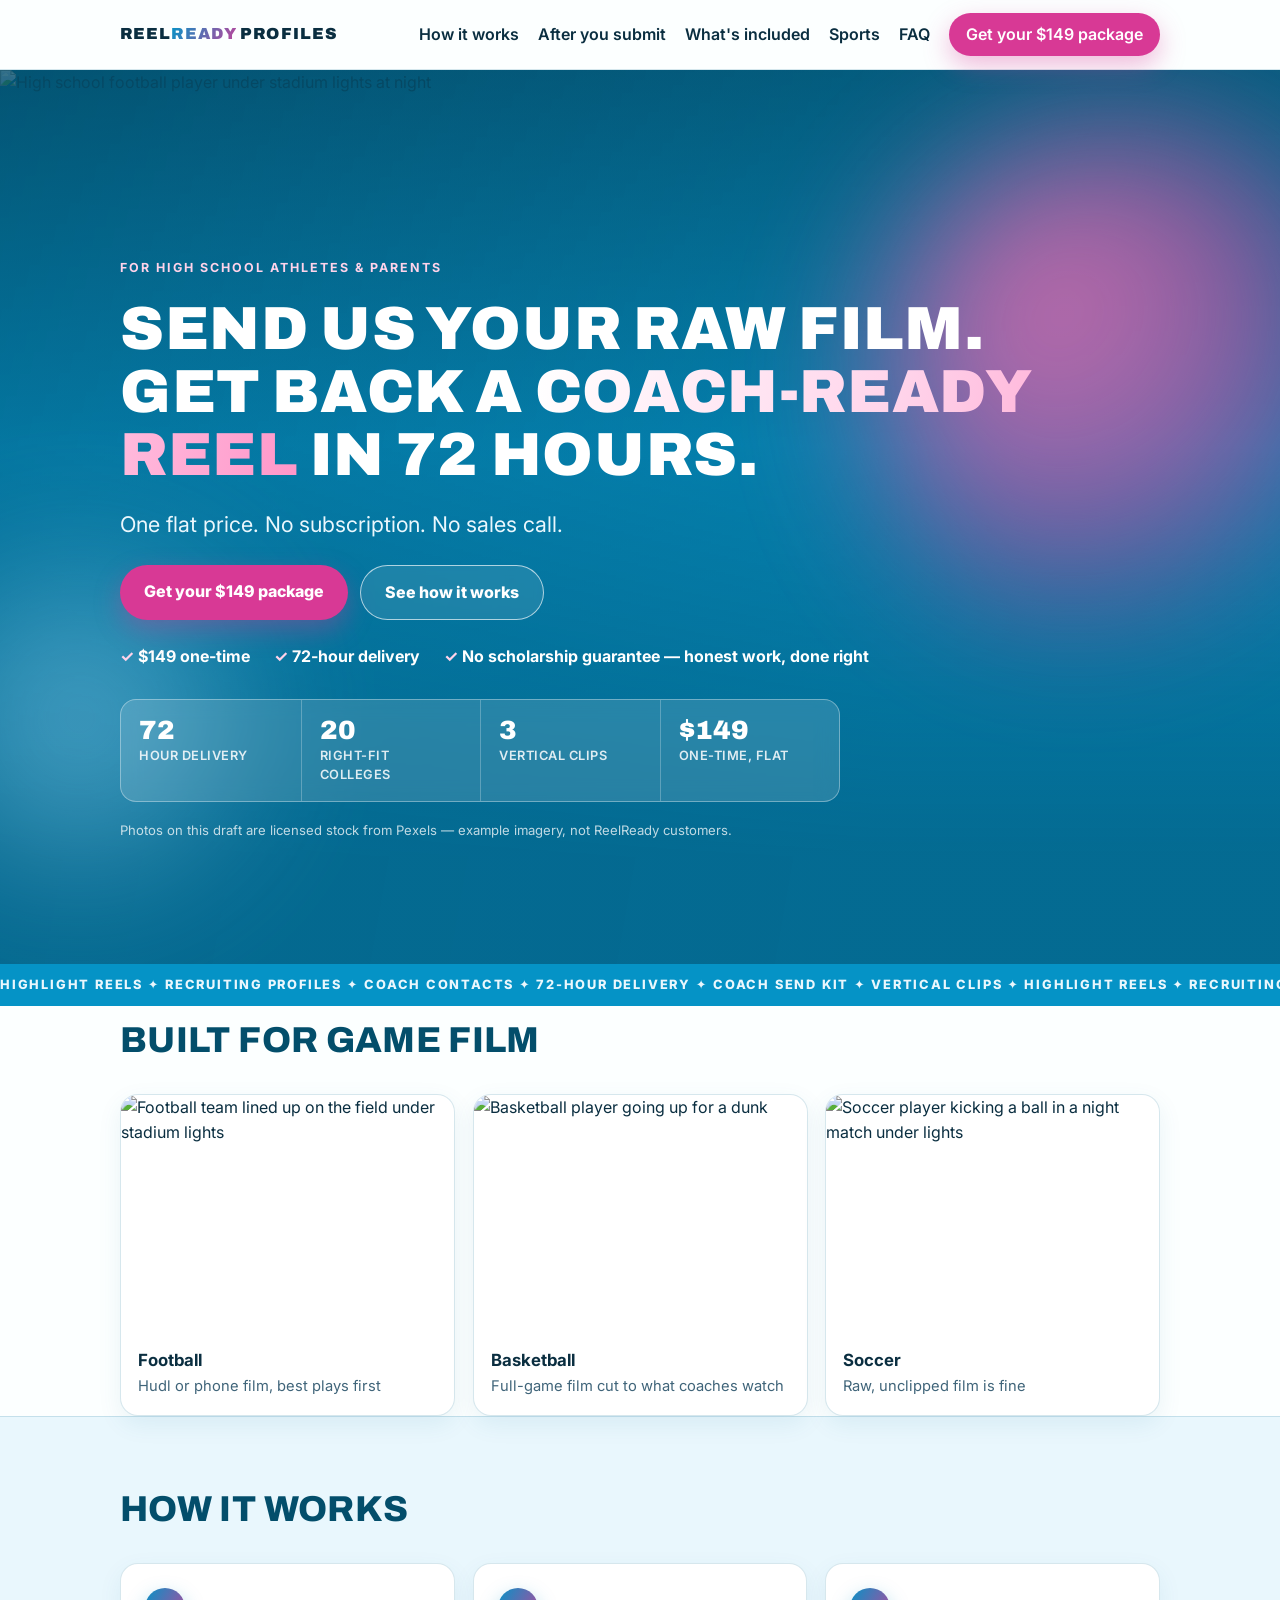
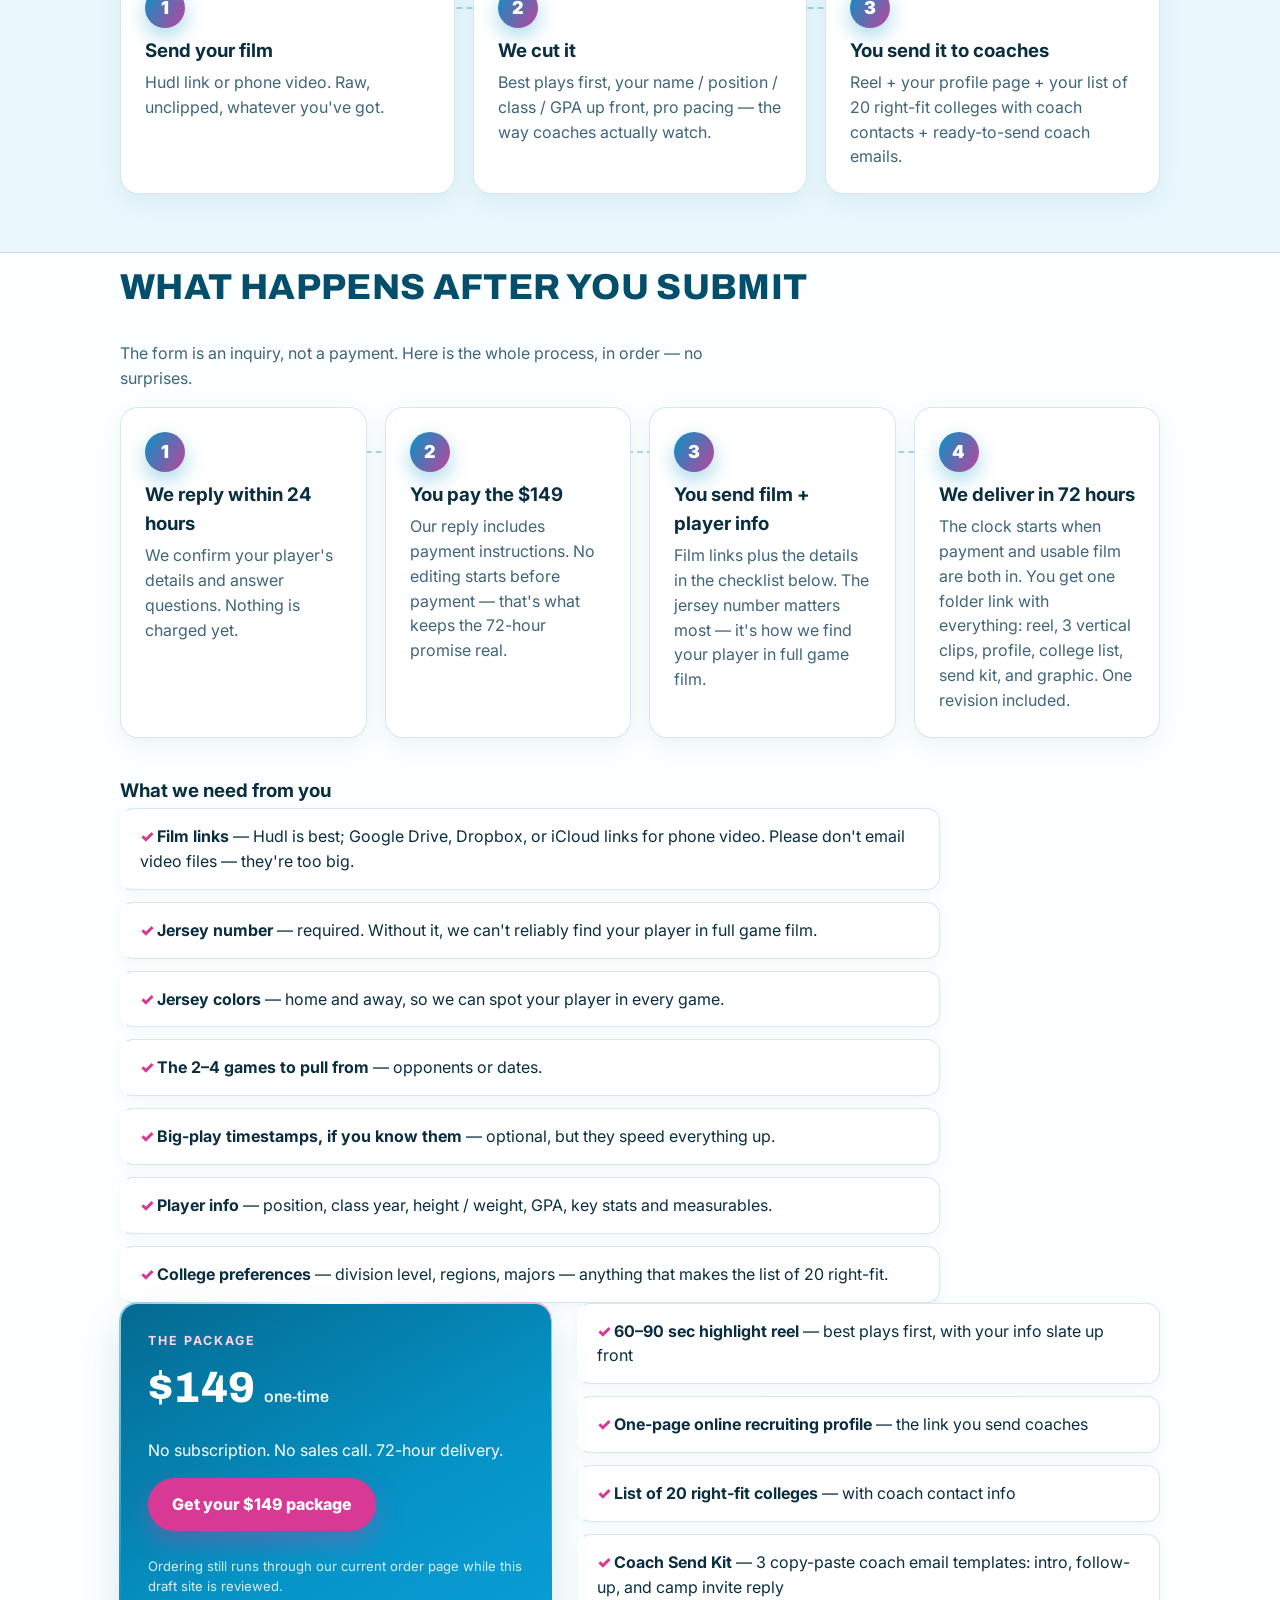
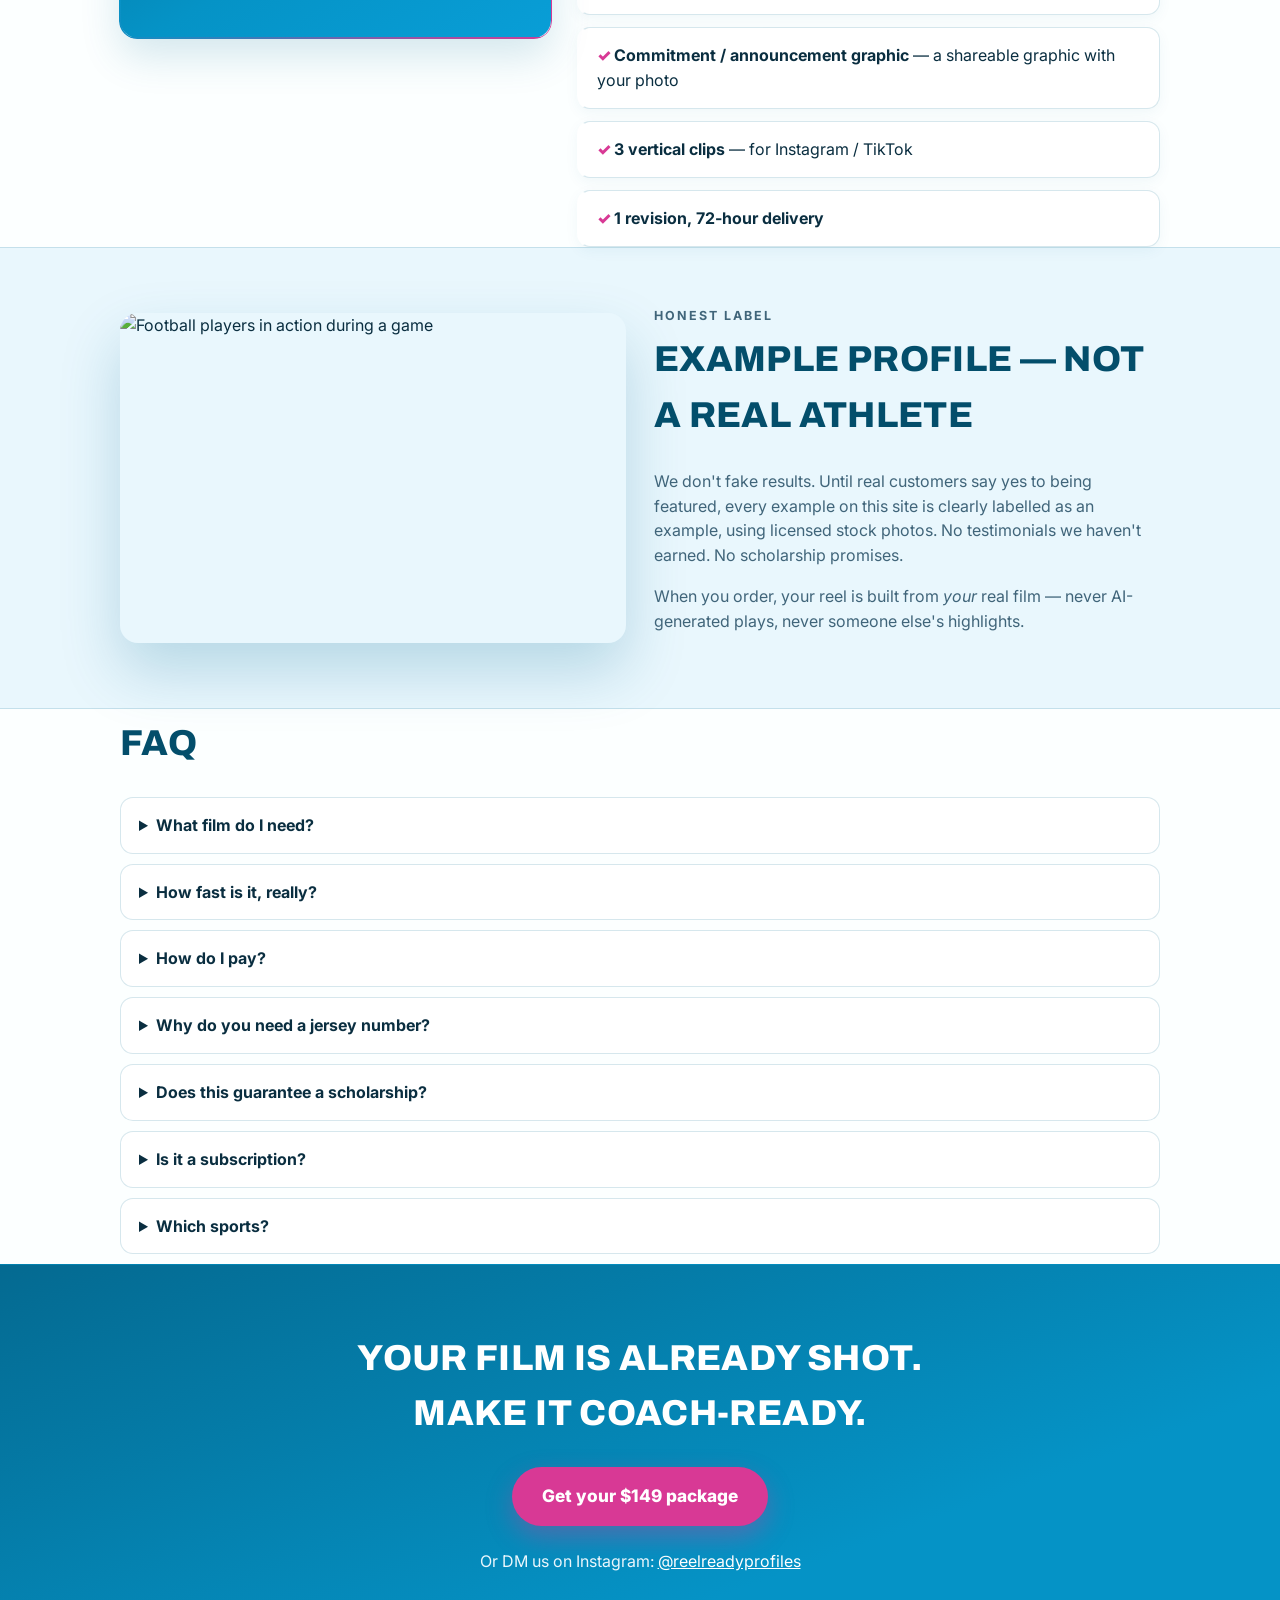
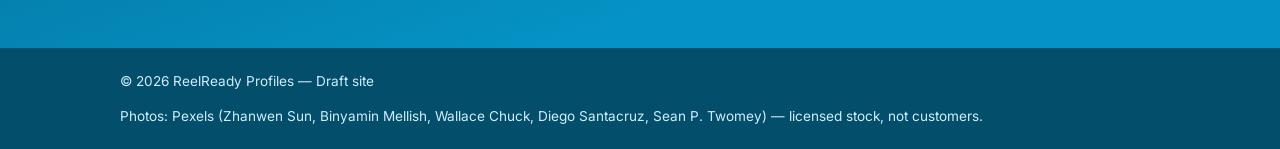
==== index.html @ f3801fdb "Design v5: Sky Blue + White + Hot Pink (from the reference reel), desktop transitions" ====
<!DOCTYPE html>
<html lang="en">
<head>
<meta charset="UTF-8">
<meta name="viewport" content="width=device-width, initial-scale=1.0">
<title>ReelReady Profiles — Send us your raw film. Get back a coach-ready reel in 72 hours.</title>
<meta name="description" content="ReelReady Profiles: $149 one-time. Send raw film, get a 60–90 sec coach-ready highlight reel, recruiting profile, 20 right-fit colleges with coach contacts, coach send kit, and 3 vertical clips in 72 hours. No subscription. No sales call. No scholarship guarantee.">
<link rel="preconnect" href="https://fonts.googleapis.com">
<link rel="preconnect" href="https://fonts.gstatic.com" crossorigin>
<link href="https://fonts.googleapis.com/css2?family=Archivo:wght@600;800;900&family=Inter:wght@400;500;600;700;800&display=swap" rel="stylesheet">
<link rel="stylesheet" href="styles.css?v=5">
<script>document.documentElement.classList.add('js');</script>
</head>
<body>
<div id="progress" aria-hidden="true"></div>
<header class="nav">
  <div class="wrap nav-in">
    <a class="logo" href="#top">REEL<span>READY</span> PROFILES</a>
    <nav>
      <a href="#how">How it works</a>
      <a href="#after">After you submit</a>
      <a href="#included">What's included</a>
      <a href="#sports">Sports</a>
      <a href="#faq">FAQ</a>
      <a class="btn btn-small" href="https://reelready-profiles.foundable.app/">Get your $149 package</a>
    </nav>
  </div>
</header>

<main id="top">
  <!-- HERO -->
  <section class="hero">
    <img class="hero-img" src="https://images.pexels.com/photos/34509021/pexels-photo-34509021.jpeg?auto=compress&cs=tinysrgb&w=1600" alt="High school football player under stadium lights at night">
    <div class="hero-shade"></div>
    <div class="hero-blob blob-pink" aria-hidden="true"></div>
    <div class="hero-blob blob-light" aria-hidden="true"></div>
    <div class="wrap hero-copy">
      <p class="kicker reveal">For high school athletes &amp; parents</p>
      <h1 class="reveal">Send us your raw film.<br>Get back a <span class="grad-text">coach-ready reel</span> in 72 hours.</h1>
      <p class="sub reveal">One flat price. No subscription. No sales call.</p>
      <div class="hero-cta reveal">
        <a class="btn" href="https://reelready-profiles.foundable.app/">Get your $149 package</a>
        <a class="btn btn-ghost" href="#how">See how it works</a>
      </div>
      <ul class="hero-points reveal">
        <li>$149 one-time</li>
        <li>72-hour delivery</li>
        <li>No scholarship guarantee — honest work, done right</li>
      </ul>
      <div class="hero-stats reveal">
        <div class="stat"><strong><span data-count="72">72</span></strong><span class="stat-label">hour delivery</span></div>
        <div class="stat"><strong><span data-count="20">20</span></strong><span class="stat-label">right-fit colleges</span></div>
        <div class="stat"><strong><span data-count="3">3</span></strong><span class="stat-label">vertical clips</span></div>
        <div class="stat"><strong>$<span data-count="149">149</span></strong><span class="stat-label">one-time, flat</span></div>
      </div>
      <p class="fineprint reveal">Photos on this draft are licensed stock from Pexels — example imagery, not ReelReady customers.</p>
    </div>
  </section>

  <!-- TICKER -->
  <div class="ticker" aria-hidden="true">
    <div class="ticker-track">
      <span>Highlight Reels ✦ Recruiting Profiles ✦ Coach Contacts ✦ 72-Hour Delivery ✦ Coach Send Kit ✦ Vertical Clips ✦&nbsp;</span>
      <span>Highlight Reels ✦ Recruiting Profiles ✦ Coach Contacts ✦ 72-Hour Delivery ✦ Coach Send Kit ✦ Vertical Clips ✦&nbsp;</span>
    </div>
  </div>

  <!-- SPORTS STRIP -->
  <section class="wrap sports" id="sports">
    <h2 class="reveal">Built for game film</h2>
    <div class="cards">
      <figure class="card reveal">
        <img src="https://images.pexels.com/photos/186076/pexels-photo-186076.jpeg?auto=compress&cs=tinysrgb&w=1200" alt="Football team lined up on the field under stadium lights">
        <figcaption><strong>Football</strong><span>Hudl or phone film, best plays first</span></figcaption>
      </figure>
      <figure class="card reveal">
        <img src="https://images.pexels.com/photos/2834912/pexels-photo-2834912.jpeg?auto=compress&cs=tinysrgb&w=1200" alt="Basketball player going up for a dunk">
        <figcaption><strong>Basketball</strong><span>Full-game film cut to what coaches watch</span></figcaption>
      </figure>
      <figure class="card reveal">
        <img src="https://images.pexels.com/photos/12616082/pexels-photo-12616082.jpeg?auto=compress&cs=tinysrgb&w=1200" alt="Soccer player kicking a ball in a night match under lights">
        <figcaption><strong>Soccer</strong><span>Raw, unclipped film is fine</span></figcaption>
      </figure>
    </div>
  </section>

  <!-- HOW IT WORKS -->
  <section class="band" id="how">
    <div class="wrap">
      <h2 class="reveal">How it works</h2>
      <div class="steps">
        <div class="step reveal"><span class="num">1</span><h3>Send your film</h3><p>Hudl link or phone video. Raw, unclipped, whatever you've got.</p></div>
        <div class="step reveal"><span class="num">2</span><h3>We cut it</h3><p>Best plays first, your name / position / class / GPA up front, pro pacing — the way coaches actually watch.</p></div>
        <div class="step reveal"><span class="num">3</span><h3>You send it to coaches</h3><p>Reel + your profile page + your list of 20 right-fit colleges with coach contacts + ready-to-send coach emails.</p></div>
      </div>
    </div>
  </section>

  <!-- AFTER YOU SUBMIT -->
  <section class="wrap after" id="after">
    <h2 class="reveal">What happens after you submit</h2>
    <p class="after-sub reveal">The form is an inquiry, not a payment. Here is the whole process, in order — no surprises.</p>
    <div class="steps four">
      <div class="step reveal"><span class="num">1</span><h3>We reply within 24 hours</h3><p>We confirm your player's details and answer questions. Nothing is charged yet.</p></div>
      <div class="step reveal"><span class="num">2</span><h3>You pay the $149</h3><p>Our reply includes payment instructions. No editing starts before payment — that's what keeps the 72-hour promise real.</p></div>
      <div class="step reveal"><span class="num">3</span><h3>You send film + player info</h3><p>Film links plus the details in the checklist below. The jersey number matters most — it's how we find your player in full game film.</p></div>
      <div class="step reveal"><span class="num">4</span><h3>We deliver in 72 hours</h3><p>The clock starts when payment and usable film are both in. You get one folder link with everything: reel, 3 vertical clips, profile, college list, send kit, and graphic. One revision included.</p></div>
    </div>
    <h3 class="reveal after-check-h">What we need from you</h3>
    <ul class="included-list after-check">
      <li class="reveal"><strong>Film links</strong> — Hudl is best; Google Drive, Dropbox, or iCloud links for phone video. Please don't email video files — they're too big.</li>
      <li class="reveal"><strong>Jersey number</strong> — required. Without it, we can't reliably find your player in full game film.</li>
      <li class="reveal"><strong>Jersey colors</strong> — home and away, so we can spot your player in every game.</li>
      <li class="reveal"><strong>The 2–4 games to pull from</strong> — opponents or dates.</li>
      <li class="reveal"><strong>Big-play timestamps, if you know them</strong> — optional, but they speed everything up.</li>
      <li class="reveal"><strong>Player info</strong> — position, class year, height / weight, GPA, key stats and measurables.</li>
      <li class="reveal"><strong>College preferences</strong> — division level, regions, majors — anything that makes the list of 20 right-fit.</li>
    </ul>
  </section>

  <!-- INCLUDED -->
  <section class="wrap included" id="included">
    <div class="price-box reveal">
      <p class="kicker on-dark">The package</p>
      <h2>$149 <span>one-time</span></h2>
      <p>No subscription. No sales call. 72-hour delivery.</p>
      <a class="btn" href="https://reelready-profiles.foundable.app/">Get your $149 package</a>
      <p class="fineprint on-dark-fine">Ordering still runs through our current order page while this draft site is reviewed.</p>
    </div>
    <ul class="included-list">
      <li class="reveal"><strong>60–90 sec highlight reel</strong> — best plays first, with your info slate up front</li>
      <li class="reveal"><strong>One-page online recruiting profile</strong> — the link you send coaches</li>
      <li class="reveal"><strong>List of 20 right-fit colleges</strong> — with coach contact info</li>
      <li class="reveal"><strong>Coach Send Kit</strong> — 3 copy-paste coach email templates: intro, follow-up, and camp invite reply</li>
      <li class="reveal"><strong>Commitment / announcement graphic</strong> — a shareable graphic with your photo</li>
      <li class="reveal"><strong>3 vertical clips</strong> — for Instagram / TikTok</li>
      <li class="reveal"><strong>1 revision, 72-hour delivery</strong></li>
    </ul>
  </section>

  <!-- EXAMPLE -->
  <section class="band">
    <div class="wrap example">
      <img class="reveal" src="https://images.pexels.com/photos/9935440/pexels-photo-9935440.jpeg?auto=compress&cs=tinysrgb&w=1200" alt="Football players in action during a game">
      <div class="reveal">
        <p class="kicker">Honest label</p>
        <h2>Example profile — not a real athlete</h2>
        <p>We don't fake results. Until real customers say yes to being featured, every example on this site is clearly labelled as an example, using licensed stock photos. No testimonials we haven't earned. No scholarship promises.</p>
        <p>When you order, your reel is built from <em>your</em> real film — never AI-generated plays, never someone else's highlights.</p>
      </div>
    </div>
  </section>

  <!-- FAQ -->
  <section class="wrap faq" id="faq">
    <h2 class="reveal">FAQ</h2>
    <details class="reveal"><summary>What film do I need?</summary><p>A Hudl link or phone video of real games. Raw and unclipped is fine — finding your best plays is our job.</p></details>
    <details class="reveal"><summary>How fast is it, really?</summary><p>72 hours from when payment, film, and player info are all received. One revision is included.</p></details>
    <details class="reveal"><summary>How do I pay?</summary><p>Submit the inquiry first — the form doesn't charge anything. We reply within 24 hours with payment instructions for the $149. Work starts once payment and film are both in.</p></details>
    <details class="reveal"><summary>Why do you need a jersey number?</summary><p>Full game film has 22 players on the field. Your player's jersey number and colors are how we find them fast and pick the right plays.</p></details>
    <details class="reveal"><summary>Does this guarantee a scholarship?</summary><p>No. No honest service can guarantee that. We make your film look coach-ready and give you the tools to send it well — coaches decide the rest.</p></details>
    <details class="reveal"><summary>Is it a subscription?</summary><p>No. $149 one-time. No subscription, no sales call.</p></details>
    <details class="reveal"><summary>Which sports?</summary><p>Football first, plus basketball and soccer film. Ask us about another sport before ordering and we'll tell you straight if we can do it well.</p></details>
  </section>

  <!-- FINAL CTA -->
  <section class="final">
    <div class="wrap reveal">
      <h2>Your film is already shot.<br>Make it coach-ready.</h2>
      <a class="btn btn-big" href="https://reelready-profiles.foundable.app/">Get your $149 package</a>
      <p>Or DM us on Instagram: <a href="https://www.instagram.com/reelreadyprofiles/">@reelreadyprofiles</a></p>
    </div>
  </section>
</main>

<footer>
  <div class="wrap foot">
    <span>© 2026 ReelReady Profiles — Draft site</span>
    <span>Photos: Pexels (Zhanwen Sun, Binyamin Mellish, Wallace Chuck, Diego Santacruz, Sean P. Twomey) — licensed stock, not customers.</span>
  </div>
</footer>

<script>
(function(){
  var reduce = window.matchMedia('(prefers-reduced-motion: reduce)').matches;
  /* Scroll reveals with stagger (delay comes from --d set in CSS per position) */
  var els = document.querySelectorAll('.reveal');
  if(!('IntersectionObserver' in window)){ els.forEach(function(e){e.classList.add('in')}); }
  else{
    var io = new IntersectionObserver(function(entries){
      entries.forEach(function(en){ if(en.isIntersecting){ en.target.classList.add('in'); io.unobserve(en.target); } });
    }, {threshold: 0.12});
    els.forEach(function(e){ io.observe(e); });
  }
  /* Count-up stats */
  var nums = document.querySelectorAll('[data-count]');
  function countUp(el){
    var target = parseInt(el.getAttribute('data-count'),10);
    if(reduce){ el.textContent = target; return; }
    var start = null, dur = 1100;
    function tick(ts){
      if(!start) start = ts;
      var p = Math.min((ts-start)/dur, 1);
      var eased = 1 - Math.pow(1-p, 4);
      el.textContent = Math.round(target * eased);
      if(p < 1) requestAnimationFrame(tick);
    }
    requestAnimationFrame(tick);
  }
  if('IntersectionObserver' in window && nums.length){
    var io2 = new IntersectionObserver(function(entries){
      entries.forEach(function(en){ if(en.isIntersecting){ countUp(en.target); io2.unobserve(en.target); } });
    }, {threshold: 0.4});
    nums.forEach(function(n){ io2.observe(n); });
  }
  /* Gentle hero parallax */
  var heroImg = document.querySelector('.hero-img');
  if(heroImg && !reduce){
    var ticking = false;
    window.addEventListener('scroll', function(){
      if(!ticking){
        requestAnimationFrame(function(){
          var y = window.scrollY;
          if(y < window.innerHeight) heroImg.style.translate = '0 ' + (y*0.18) + 'px';
          ticking = false;
        });
        ticking = true;
      }
    }, {passive:true});
  }
  var fine = window.matchMedia('(hover: hover) and (pointer: fine)').matches;
  /* Desktop: mouse parallax in the hero (blobs + photo drift with the cursor) */
  var hero = document.querySelector('.hero');
  var blobPink = document.querySelector('.blob-pink');
  var blobLight = document.querySelector('.blob-light');
  if(hero && fine && !reduce){
    hero.addEventListener('mousemove', function(e){
      var r = hero.getBoundingClientRect();
      var dx = (e.clientX - r.left)/r.width - .5;
      var dy = (e.clientY - r.top)/r.height - .5;
      if(blobPink) blobPink.style.translate = (dx*-34) + 'px ' + (dy*-22) + 'px';
      if(blobLight) blobLight.style.translate = (dx*26) + 'px ' + (dy*18) + 'px';
      if(heroImg) heroImg.style.marginLeft = (dx*-10) + 'px';
    });
    hero.addEventListener('mouseleave', function(){
      if(blobPink) blobPink.style.translate = '';
      if(blobLight) blobLight.style.translate = '';
      if(heroImg) heroImg.style.marginLeft = '';
    });
  }
  /* Desktop: subtle 3D tilt on cards and the price box */
  if(fine && !reduce){
    document.querySelectorAll('.card, .price-box').forEach(function(el){
      el.addEventListener('mousemove', function(e){
        var r = el.getBoundingClientRect();
        var rx = ((e.clientY - r.top)/r.height - .5) * -5;
        var ry = ((e.clientX - r.left)/r.width - .5) * 5;
        el.style.transform = 'perspective(900px) rotateX(' + rx.toFixed(2) + 'deg) rotateY(' + ry.toFixed(2) + 'deg) translateY(-5px)';
      });
      el.addEventListener('mouseleave', function(){ el.style.transform = ''; });
    });
  }
  /* Nav shadow + reading progress once you scroll */
  var nav = document.querySelector('.nav');
  var prog = document.getElementById('progress');
  window.addEventListener('scroll', function(){
    if(nav) nav.classList.toggle('scrolled', window.scrollY > 12);
    if(prog){
      var h = document.documentElement;
      var max = h.scrollHeight - h.clientHeight;
      prog.style.transform = 'scaleX(' + (max > 0 ? window.scrollY/max : 0) + ')';
    }
  }, {passive:true});
})();
</script>
</body>
</html>
---- styles.css ----
/* ReelReady Profiles — v5 design
   William's pick (2026-11-15), straight from the @niki.aroca reel screenshot:
   Sky Blue #0593C6 + White #FCFFFF as the base, Hot Pink #D83995 as the ONE
   accent — like the Pelmatech mockup in that reel (blue field, pink blur glow).
   Desktop got the extra time this round: mouse parallax in the hero, 3D tilt
   on cards, animated nav underlines, scroll progress bar, nav shrink/shadow.
   All v4 content preserved (incl. "After you submit"). Copy/price/links same. */
:root{
  /* The swatch row, exactly as sent: Sky Blue / White / Hot Pink */
  --sky:#0593C6; --sky-deep:#046a91; --sky-dark:#034e6b;
  --white:#FCFFFF; --pink:#D83995; --pink-deep:#b92478; --pink-soft:#ffd3ea;
  --ink:#0a2e40; --muted:#40657a;
  --bg:#FCFFFF; --bg-soft:#e9f7fd; --panel:#ffffff;
  --line:rgba(4,106,145,.16);
  --grad:linear-gradient(120deg,#0593C6 0%,#D83995 115%);
  --radius:18px;
  --shadow:0 18px 40px rgba(4,106,145,.16);
  --shadow-lg:0 28px 60px rgba(4,106,145,.22);
  --ease:cubic-bezier(.22,1,.36,1);
  --font-body:"Inter",system-ui,-apple-system,"Segoe UI",Roboto,Arial,sans-serif;
  --font-display:"Archivo","Inter",system-ui,sans-serif;
}
@property --angle{syntax:"<angle>";initial-value:0deg;inherits:false}
*{box-sizing:border-box}
html{scroll-behavior:smooth}
body{margin:0;background:var(--bg);color:var(--ink);font-family:var(--font-body);line-height:1.55;-webkit-font-smoothing:antialiased}
::selection{background:var(--pink);color:#fff}
img{max-width:100%;display:block}
a{color:var(--sky-deep)}
a:focus-visible,.btn:focus-visible,summary:focus-visible{outline:2px solid var(--pink);outline-offset:3px;border-radius:6px}
.wrap{max-width:1080px;margin:0 auto;padding:0 20px}
h1,h2{font-family:var(--font-display)}
h1{font-size:clamp(2.1rem,5.4vw,3.8rem);line-height:1.03;margin:.35em 0;text-transform:uppercase;letter-spacing:.01em;font-weight:900}
h2{font-size:clamp(1.55rem,3.4vw,2.25rem);text-transform:uppercase;margin:.2em 0 .7em;font-weight:800;letter-spacing:.01em;color:var(--sky-dark)}
h3{margin:.45em 0 .2em;color:var(--ink)}
.grad-text{background:linear-gradient(100deg,#ffffff,#ffd3ea,#ff8ac2,#ffd3ea,#ffffff);background-size:220% 100%;-webkit-background-clip:text;background-clip:text;color:transparent;animation:gradShift 7s ease-in-out infinite}
@keyframes gradShift{0%,100%{background-position:0% 50%}50%{background-position:100% 50%}}
.kicker{color:var(--pink-deep);font-weight:700;letter-spacing:.16em;text-transform:uppercase;font-size:.78rem;margin:0}
.kicker.on-dark{color:#ffd3ea}

/* Reading progress (desktop polish) */
#progress{position:fixed;top:0;left:0;right:0;height:3px;background:linear-gradient(90deg,var(--sky),var(--pink));transform:scaleX(0);transform-origin:0 50%;z-index:60}

/* Buttons — hot pink is the accent, shine sweep stays */
.btn{position:relative;overflow:hidden;display:inline-block;background:var(--pink);color:#fff;font-weight:800;text-decoration:none;padding:14px 24px;border-radius:999px;box-shadow:0 10px 26px rgba(216,57,149,.35);transition:transform .35s var(--ease),box-shadow .35s var(--ease),background .3s ease}
.btn::after{content:"";position:absolute;inset:0;background:linear-gradient(115deg,transparent 30%,rgba(255,255,255,.5) 50%,transparent 70%);transform:translateX(-120%);transition:transform .7s var(--ease)}
.btn:hover{transform:translateY(-2px) scale(1.02);box-shadow:0 16px 34px rgba(216,57,149,.45);background:var(--pink-deep)}
.btn:hover::after{transform:translateX(120%)}
.btn:active{transform:translateY(0) scale(.99)}
.btn-ghost{background:rgba(255,255,255,.10);color:#fff;border:1.5px solid rgba(255,255,255,.65);box-shadow:none;backdrop-filter:blur(4px)}
.btn-ghost:hover{background:rgba(255,255,255,.22);box-shadow:none}
.btn-small{padding:9px 17px}
.btn-big{font-size:1.08rem;padding:16px 30px}
.fineprint{color:rgba(255,255,255,.75);font-size:.82rem;margin-top:18px}
.on-dark-fine{color:rgba(255,255,255,.8)}

/* Nav — white glass, animated underlines on desktop */
.nav{position:sticky;top:0;z-index:30;background:rgba(252,255,255,.85);backdrop-filter:blur(14px) saturate(1.5);-webkit-backdrop-filter:blur(14px) saturate(1.5);border-bottom:1px solid var(--line);transition:box-shadow .35s ease}
.nav.scrolled{box-shadow:0 10px 30px rgba(4,106,145,.14)}
.nav-in{display:flex;align-items:center;justify-content:space-between;gap:16px;padding-top:13px;padding-bottom:13px;transition:padding .35s var(--ease)}
.nav.scrolled .nav-in{padding-top:9px;padding-bottom:9px}
.logo{color:var(--ink);text-decoration:none;font-weight:900;letter-spacing:.07em;font-family:var(--font-display)}
.logo span{background:var(--grad);-webkit-background-clip:text;background-clip:text;color:transparent}
.nav nav{display:flex;align-items:center;gap:19px;flex-wrap:wrap}
.nav nav a{position:relative;color:var(--ink);text-decoration:none;font-weight:600;transition:color .2s ease}
.nav nav a:not(.btn)::after{content:"";position:absolute;left:0;bottom:-4px;height:2px;width:100%;background:var(--pink);transform:scaleX(0);transform-origin:100% 50%;transition:transform .4s var(--ease)}
.nav nav a:not(.btn):hover{color:var(--pink-deep)}
.nav nav a:not(.btn):hover::after{transform:scaleX(1);transform-origin:0 50%}
.nav nav a.btn{color:#fff}
.nav nav a.btn:hover{color:#fff}

/* Hero — photo under a sky-blue wash with the pink blur glow from the mockup */
.hero{position:relative;min-height:86vh;display:flex;align-items:flex-end;overflow:hidden;background:var(--sky-deep)}
.hero-img{position:absolute;inset:0;width:100%;height:100%;object-fit:cover;animation:heroZoom 22s ease-in-out infinite alternate;will-change:transform,translate;transition:margin .5s var(--ease)}
@keyframes heroZoom{from{transform:scale(1)}to{transform:scale(1.09)}}
.hero-shade{position:absolute;inset:0;background:linear-gradient(180deg,rgba(4,78,107,.55) 0%,rgba(5,147,198,.48) 42%,rgba(4,106,145,.88) 88%),linear-gradient(100deg,rgba(4,78,107,.55),rgba(5,147,198,.15) 70%)}
.hero-blob{position:absolute;border-radius:50%;filter:blur(70px);pointer-events:none;transition:translate .6s var(--ease)}
.blob-pink{width:520px;height:520px;right:-110px;top:6%;background:radial-gradient(circle at 35% 35%,rgba(255,110,180,.95),rgba(216,57,149,.55) 55%,rgba(216,57,149,0) 72%);opacity:.85;animation:blobFloat 11s ease-in-out infinite alternate}
.blob-light{width:420px;height:420px;left:-130px;bottom:4%;background:radial-gradient(circle at 50% 50%,rgba(160,225,255,.8),rgba(5,147,198,0) 70%);opacity:.7;animation:blobFloat 13s ease-in-out infinite alternate-reverse}
@keyframes blobFloat{from{transform:translateY(0) scale(1)}to{transform:translateY(-26px) scale(1.06)}}
.hero-copy{position:relative;padding-top:130px;padding-bottom:52px;width:100%;color:#fff}
.hero-copy .kicker{color:var(--pink-soft)}
.hero-copy h2,.hero-copy h1{color:#fff}
.sub{font-size:clamp(1.05rem,2.4vw,1.35rem);color:#eaf7fd;margin:0 0 24px}
.hero-cta{display:flex;gap:12px;flex-wrap:wrap}
.hero-points{display:flex;gap:10px 24px;flex-wrap:wrap;list-style:none;padding:0;margin:24px 0 0;font-weight:700}
.hero-points li::before{content:"✓ ";color:var(--pink-soft)}
.hero-stats{display:flex;gap:0;flex-wrap:wrap;margin-top:30px;background:rgba(255,255,255,.14);border:1px solid rgba(255,255,255,.35);border-radius:16px;backdrop-filter:blur(10px);-webkit-backdrop-filter:blur(10px);overflow:hidden;max-width:720px}
.stat{flex:1 1 140px;padding:16px 18px;display:flex;flex-direction:column;gap:1px}
.stat + .stat{border-left:1px solid rgba(255,255,255,.25)}
.stat strong{font-family:var(--font-display);font-size:1.65rem;font-weight:900;line-height:1.1}
.stat-label{color:rgba(255,255,255,.85);font-size:.8rem;font-weight:600;letter-spacing:.04em;text-transform:uppercase}

/* Ticker — sky band */
.ticker{overflow:hidden;background:var(--sky);padding:11px 0}
.ticker-track{display:flex;width:max-content;animation:tickerMove 30s linear infinite;color:#eaf7fd;font-weight:800;letter-spacing:.14em;text-transform:uppercase;font-size:.8rem;white-space:nowrap}
.ticker:hover .ticker-track{animation-play-state:paused}
@keyframes tickerMove{from{transform:translateX(0)}to{transform:translateX(-50%)}}

/* Reveal on scroll — staggered, same Framer-style easing */
.js .reveal{opacity:0;transform:translateY(26px) scale(.985);transition:opacity .9s var(--ease),transform .9s var(--ease);transition-delay:var(--d,0s)}
.js .reveal.in{opacity:1;transform:none}
.cards .card:nth-child(2),.steps .step:nth-child(2){--d:.12s}
.cards .card:nth-child(3),.steps .step:nth-child(3){--d:.24s}
.steps.four .step:nth-child(4){--d:.36s}
.included-list li:nth-child(2){--d:.06s}.included-list li:nth-child(3){--d:.12s}
.included-list li:nth-child(4){--d:.18s}.included-list li:nth-child(5){--d:.24s}
.included-list li:nth-child(6){--d:.30s}.included-list li:nth-child(7){--d:.36s}
@media (prefers-reduced-motion: reduce){
  .hero-img,.ticker-track,.grad-text,.hero-blob{animation:none}
  .js .reveal{opacity:1;transform:none;transition:none}
  html{scroll-behavior:auto}
}

/* Sections */
section{padding:58px 0}
.band{background:var(--bg-soft);border-top:1px solid var(--line);border-bottom:1px solid var(--line)}
.cards{display:grid;grid-template-columns:repeat(3,1fr);gap:18px}
.card{position:relative;margin:0;background:var(--panel);border:1px solid var(--line);border-radius:var(--radius);overflow:hidden;box-shadow:0 8px 24px rgba(4,106,145,.08);transition:transform .45s var(--ease),box-shadow .45s var(--ease),border-color .3s ease;will-change:transform}
.card::before{content:"";position:absolute;top:0;left:0;right:0;height:3px;background:var(--grad);opacity:0;transition:opacity .3s ease;z-index:2}
.card:hover{box-shadow:var(--shadow-lg);border-color:rgba(216,57,149,.4)}
.card:hover::before{opacity:1}
.card img{height:235px;width:100%;object-fit:cover;transition:transform .8s var(--ease)}
.card:hover img{transform:scale(1.07)}
.card figcaption{padding:17px;display:flex;flex-direction:column;gap:2px}
.card figcaption strong{font-size:1.05rem;color:var(--ink)}
.card figcaption span{color:var(--muted);font-size:.92rem}
.steps{position:relative;display:grid;grid-template-columns:repeat(3,1fr);gap:18px}
.steps.four{grid-template-columns:repeat(4,1fr)}
@media (min-width:821px){
  .steps::before{content:"";position:absolute;top:44px;left:16%;right:16%;border-top:2px dashed rgba(5,147,198,.35);z-index:0}
  .steps.four::before{left:12%;right:12%}
  .step{position:relative;z-index:1}
}
.step{background:var(--panel);border:1px solid var(--line);border-radius:var(--radius);padding:24px;box-shadow:0 8px 24px rgba(4,106,145,.07);transition:transform .45s var(--ease),box-shadow .45s var(--ease)}
.step:hover{transform:translateY(-5px);box-shadow:var(--shadow)}
.step p{color:var(--muted);margin:.3em 0 0}
.num{display:inline-flex;width:40px;height:40px;border-radius:50%;background:var(--grad);color:#fff;font-weight:900;align-items:center;justify-content:center;font-size:1.12rem;box-shadow:0 8px 20px rgba(5,147,198,.35)}
.after-sub{color:var(--muted);max-width:640px}
.after-check-h{margin-top:38px}
.after-check{max-width:820px}

/* Included — sky price box, animated pink/white border */
.included{display:grid;grid-template-columns:1fr 1.35fr;gap:26px;align-items:start}
.price-box{position:relative;background:linear-gradient(150deg,#046a91 0%,#0593C6 60%,#0aa2dd 115%);color:#fff;border-radius:var(--radius);padding:28px;box-shadow:var(--shadow);transition:transform .45s var(--ease);will-change:transform}
.price-box::before{content:"";position:absolute;inset:-1px;border-radius:inherit;padding:1.5px;background:conic-gradient(from var(--angle),#ffffff,#D83995,#0593C6,#ffffff);-webkit-mask:linear-gradient(#fff 0 0) content-box,linear-gradient(#fff 0 0);-webkit-mask-composite:xor;mask-composite:exclude;animation:spinBorder 5s linear infinite;pointer-events:none}
@keyframes spinBorder{to{--angle:360deg}}
.price-box h2{font-size:2.7rem;margin:.1em 0;color:#fff}
.price-box h2 span{font-size:1rem;text-transform:none;letter-spacing:0;color:#eaf7fd;font-weight:600}
.price-box .fineprint{color:rgba(255,255,255,.85)}
.included-list{list-style:none;margin:0;padding:0;display:grid;gap:12px}
.included-list li{background:var(--panel);border:1px solid var(--line);border-left:3px solid transparent;border-radius:13px;padding:15px 17px;box-shadow:0 4px 14px rgba(4,106,145,.05);transition:transform .35s var(--ease),border-color .3s ease,box-shadow .35s var(--ease)}
.included-list li:hover{transform:translateX(5px);border-color:rgba(5,147,198,.45);border-left-color:var(--pink);box-shadow:var(--shadow)}
.included-list li::before{content:"✓ ";color:var(--pink);font-weight:900}

/* Example */
.example{display:grid;grid-template-columns:1fr 1fr;gap:28px;align-items:center}
.example img{border-radius:var(--radius);height:330px;width:100%;object-fit:cover;box-shadow:var(--shadow-lg)}
.example p{color:var(--muted)}

/* FAQ */
.faq details{background:var(--panel);border:1px solid var(--line);border-radius:13px;padding:15px 18px;margin-bottom:10px;transition:border-color .25s ease,box-shadow .25s ease}
.faq details:hover,.faq details[open]{border-color:rgba(5,147,198,.5);box-shadow:0 6px 18px rgba(4,106,145,.08)}
.faq summary{font-weight:700;cursor:pointer;color:var(--ink)}
.faq details p{color:var(--muted);margin:.6em 0 0}

/* Final + footer */
.final{position:relative;text-align:center;background:linear-gradient(160deg,#046a91,#0593C6 70%);border-top:1px solid var(--line);overflow:hidden}
.final h2{color:#fff}
.final p{color:#eaf7fd}
.final a{color:#fff}
footer{border-top:1px solid var(--line);padding:22px 0;color:#cfeefb;font-size:.85rem;background:var(--sky-dark)}
.foot{display:flex;justify-content:space-between;gap:14px;flex-wrap:wrap}

@media (max-width:820px){
  .cards,.steps,.steps.four,.included,.example{grid-template-columns:1fr}
  .nav nav a:not(.btn){display:none}
  .hero{min-height:72vh}
  .stat + .stat{border-left:none}
  .blob-pink{width:340px;height:340px;right:-120px}
  .blob-light{display:none}
}
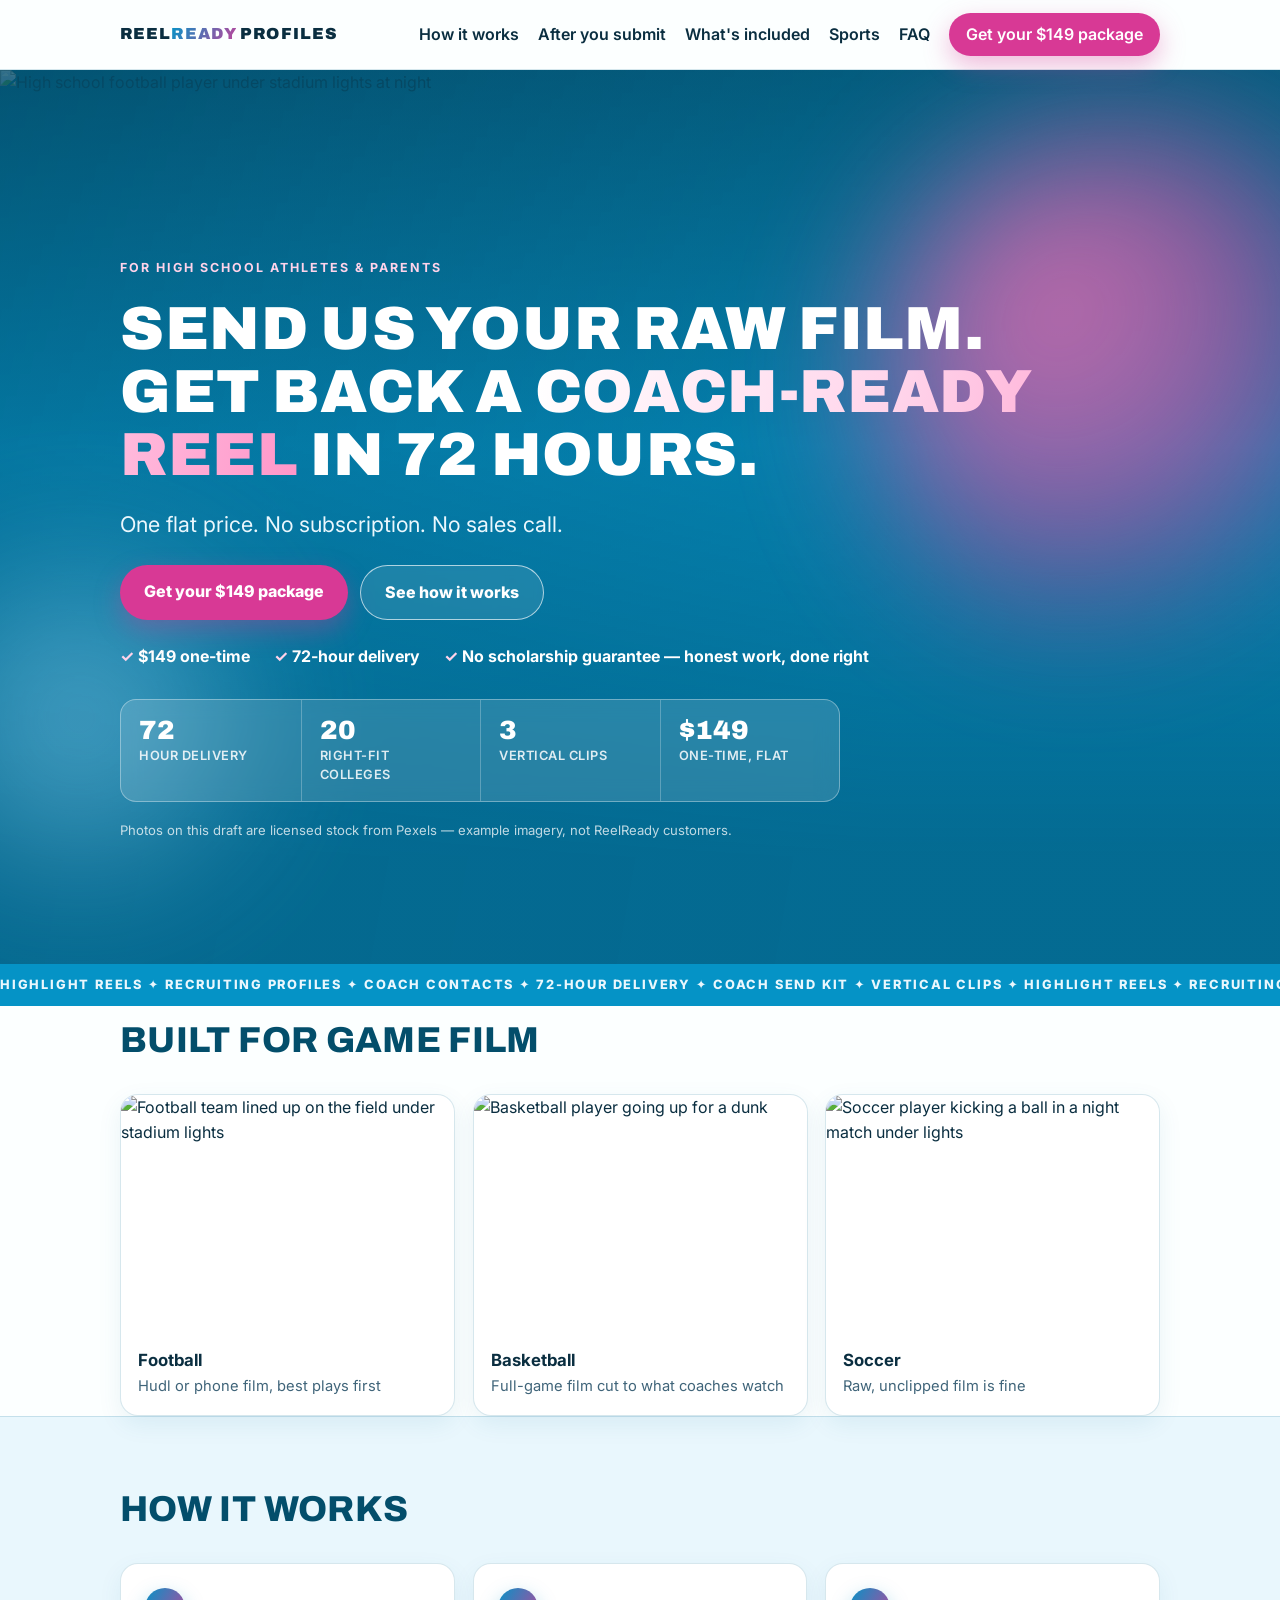
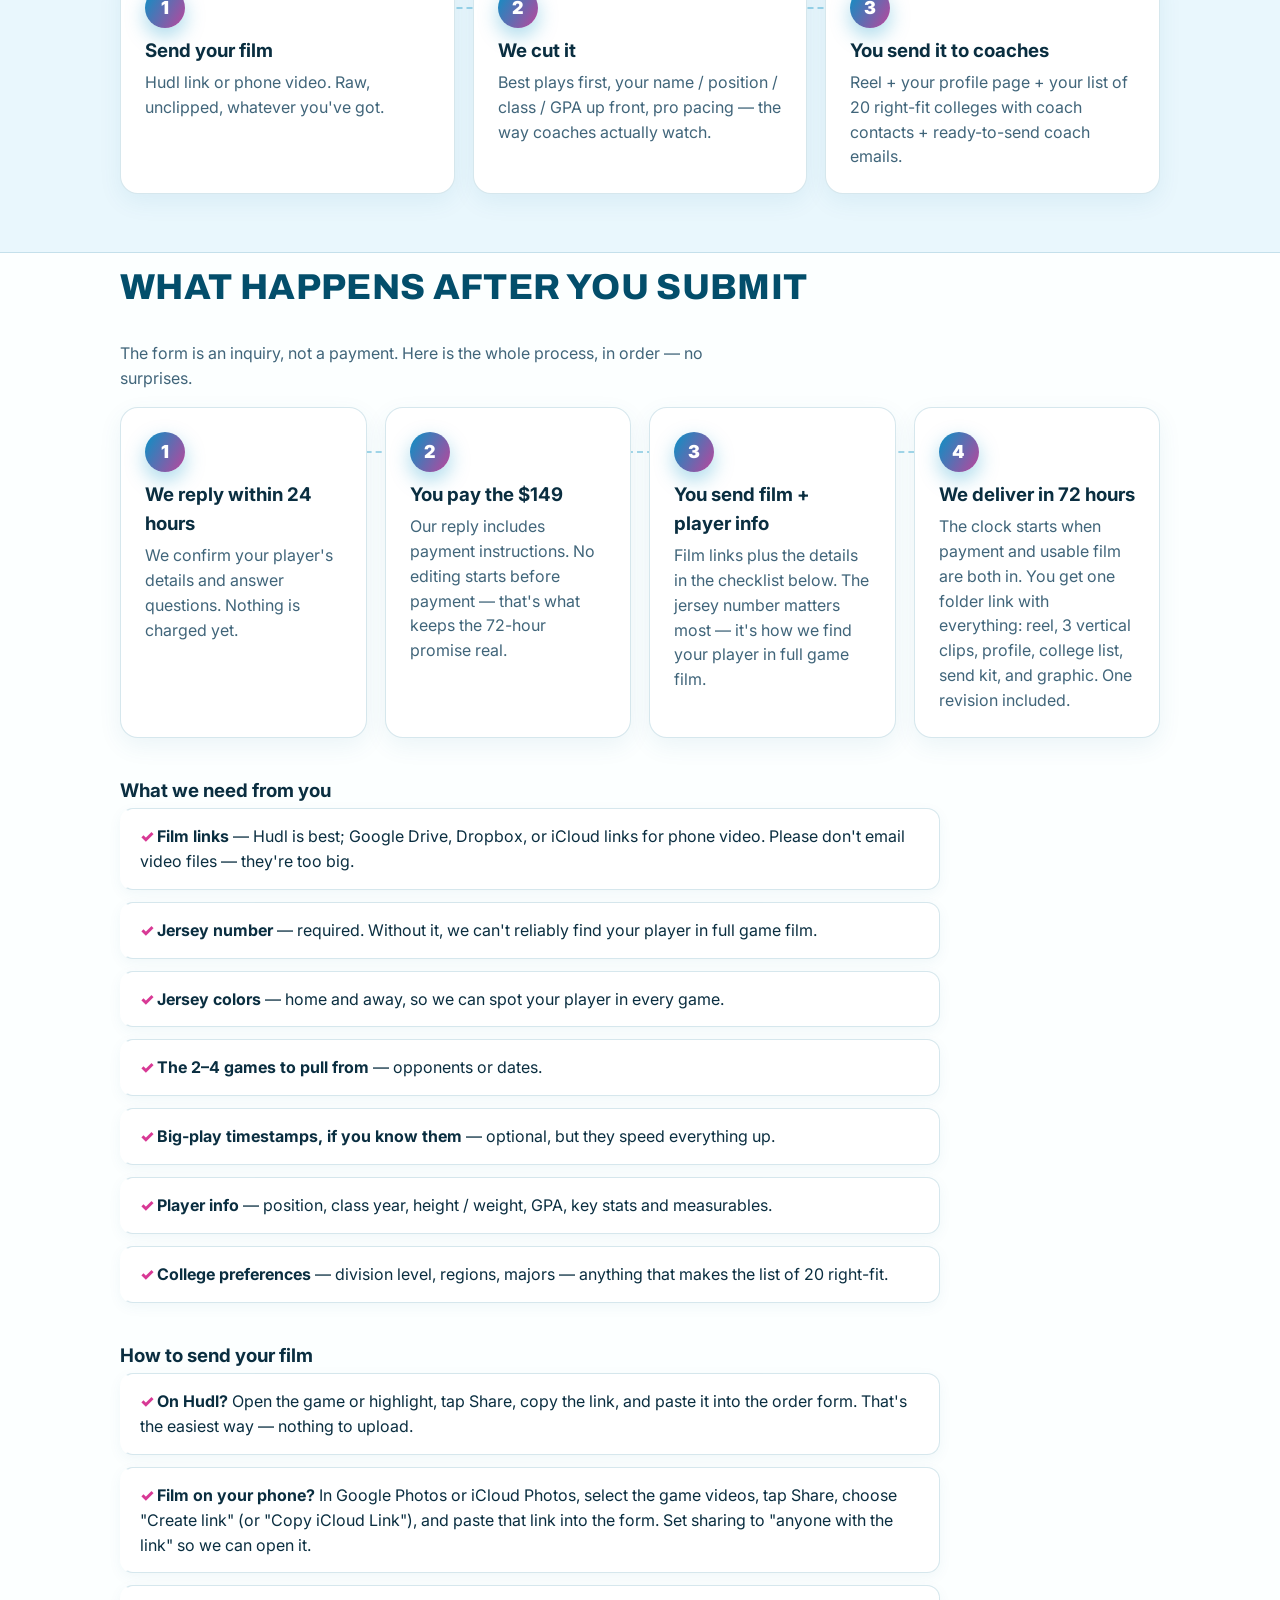
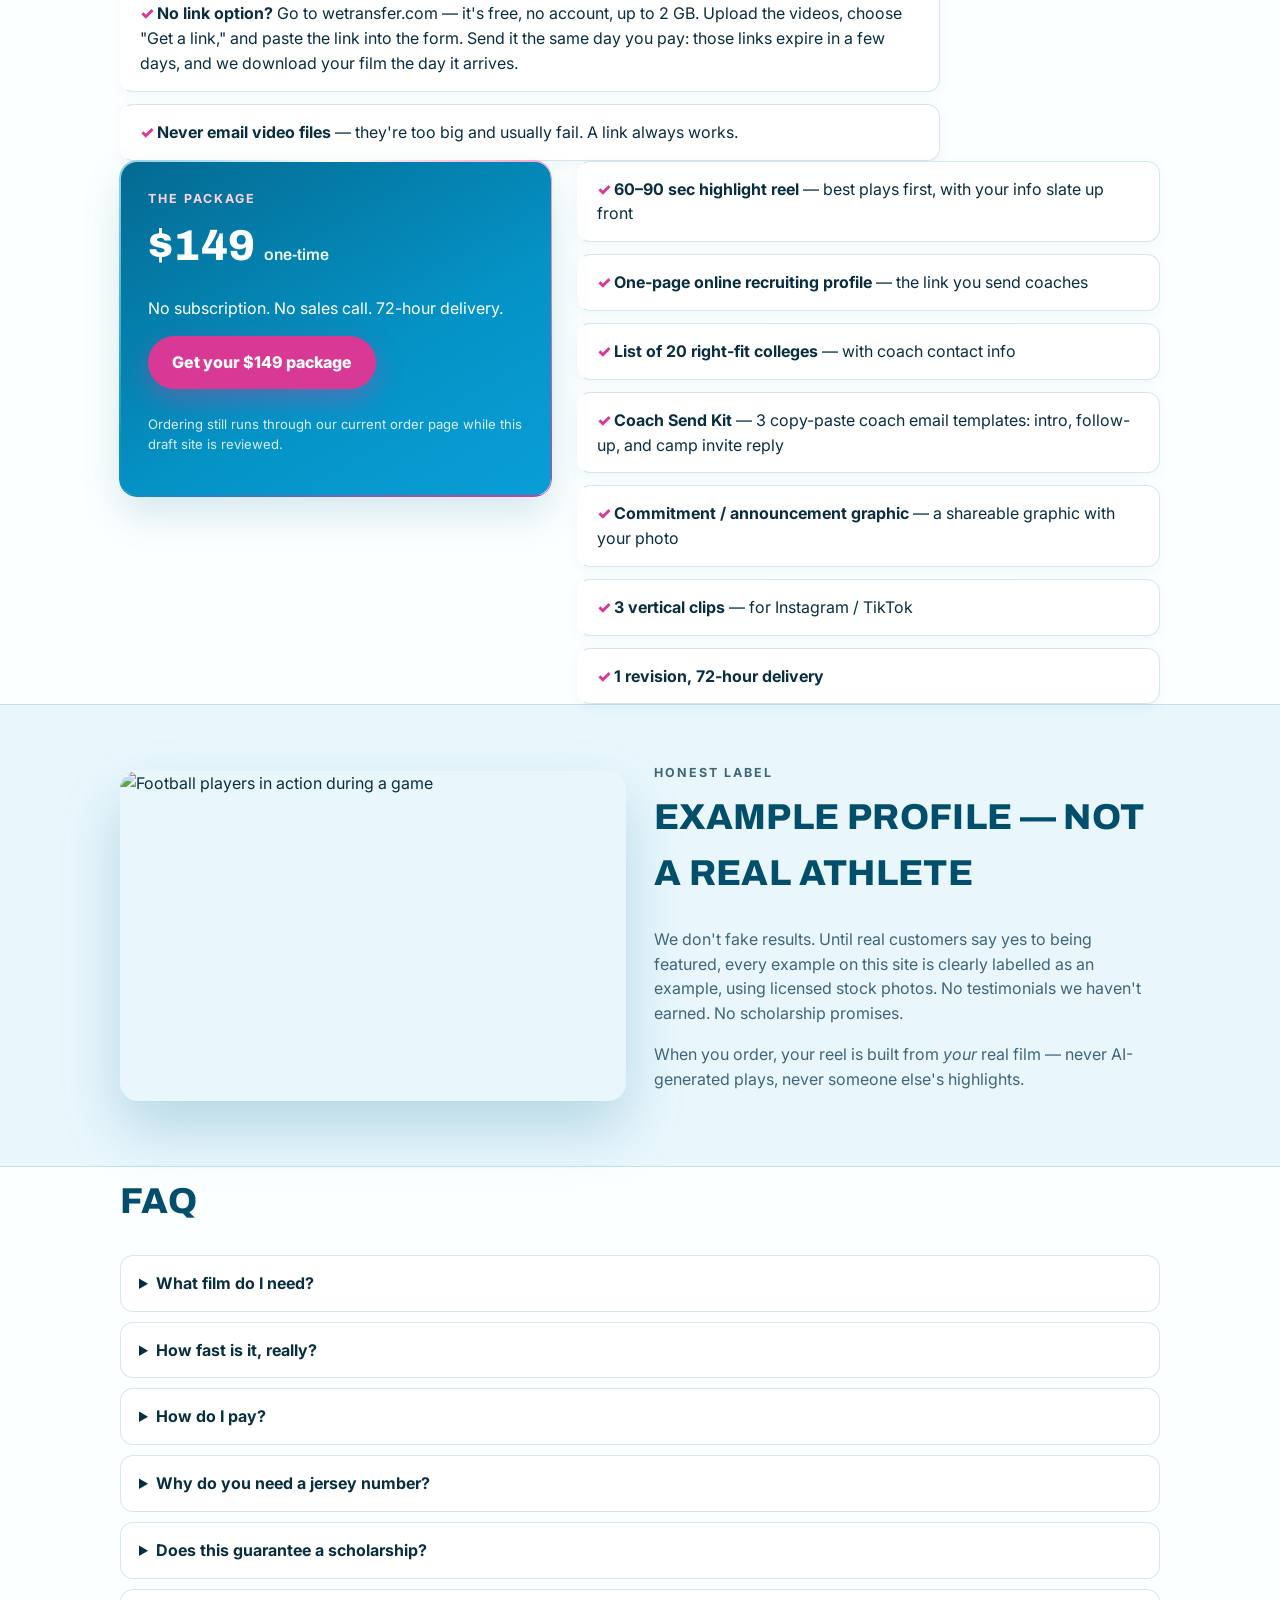
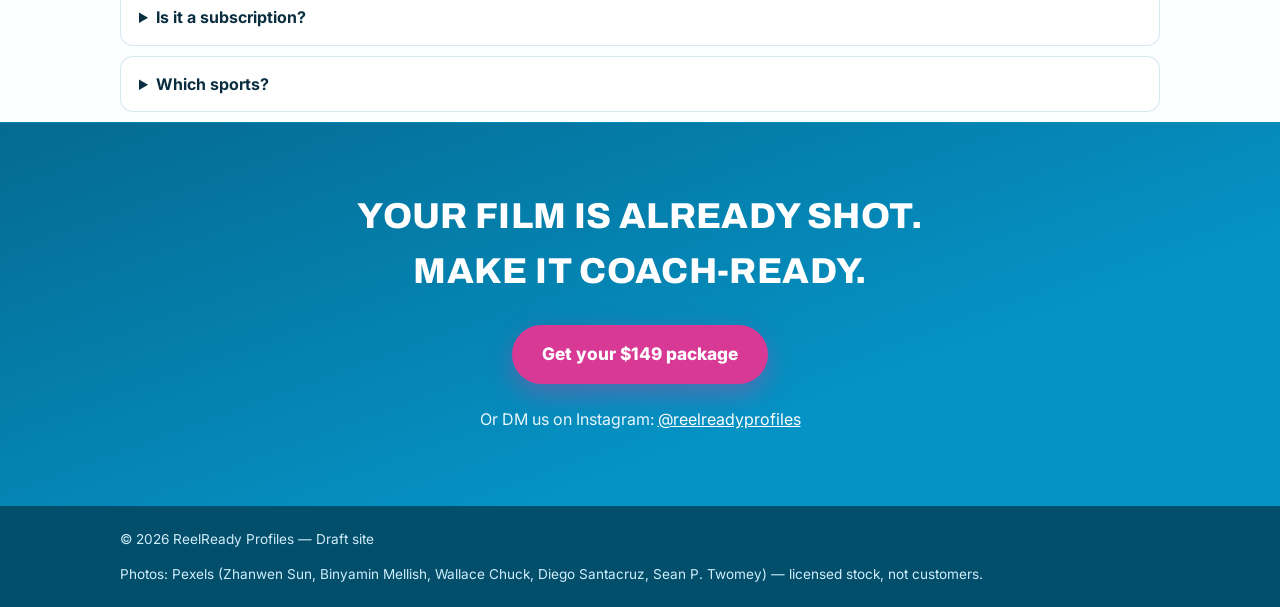
==== commit ac1a26d8: "Add 'How to send your film' instructions (Hudl / phone link / WeTransfer)" ====
--- a/index.html
+++ b/index.html
@@ -116,6 +116,13 @@
       <li class="reveal"><strong>Player info</strong> — position, class year, height / weight, GPA, key stats and measurables.</li>
       <li class="reveal"><strong>College preferences</strong> — division level, regions, majors — anything that makes the list of 20 right-fit.</li>
     </ul>
+    <h3 class="reveal after-check-h">How to send your film</h3>
+    <ul class="included-list after-check">
+      <li class="reveal"><strong>On Hudl?</strong> Open the game or highlight, tap Share, copy the link, and paste it into the order form. That's the easiest way — nothing to upload.</li>
+      <li class="reveal"><strong>Film on your phone?</strong> In Google Photos or iCloud Photos, select the game videos, tap Share, choose "Create link" (or "Copy iCloud Link"), and paste that link into the form. Set sharing to "anyone with the link" so we can open it.</li>
+      <li class="reveal"><strong>No link option?</strong> Go to wetransfer.com — it's free, no account, up to 2 GB. Upload the videos, choose "Get a link," and paste the link into the form. Send it the same day you pay: those links expire in a few days, and we download your film the day it arrives.</li>
+      <li class="reveal"><strong>Never email video files</strong> — they're too big and usually fail. A link always works.</li>
+    </ul>
   </section>
 
   <!-- INCLUDED -->
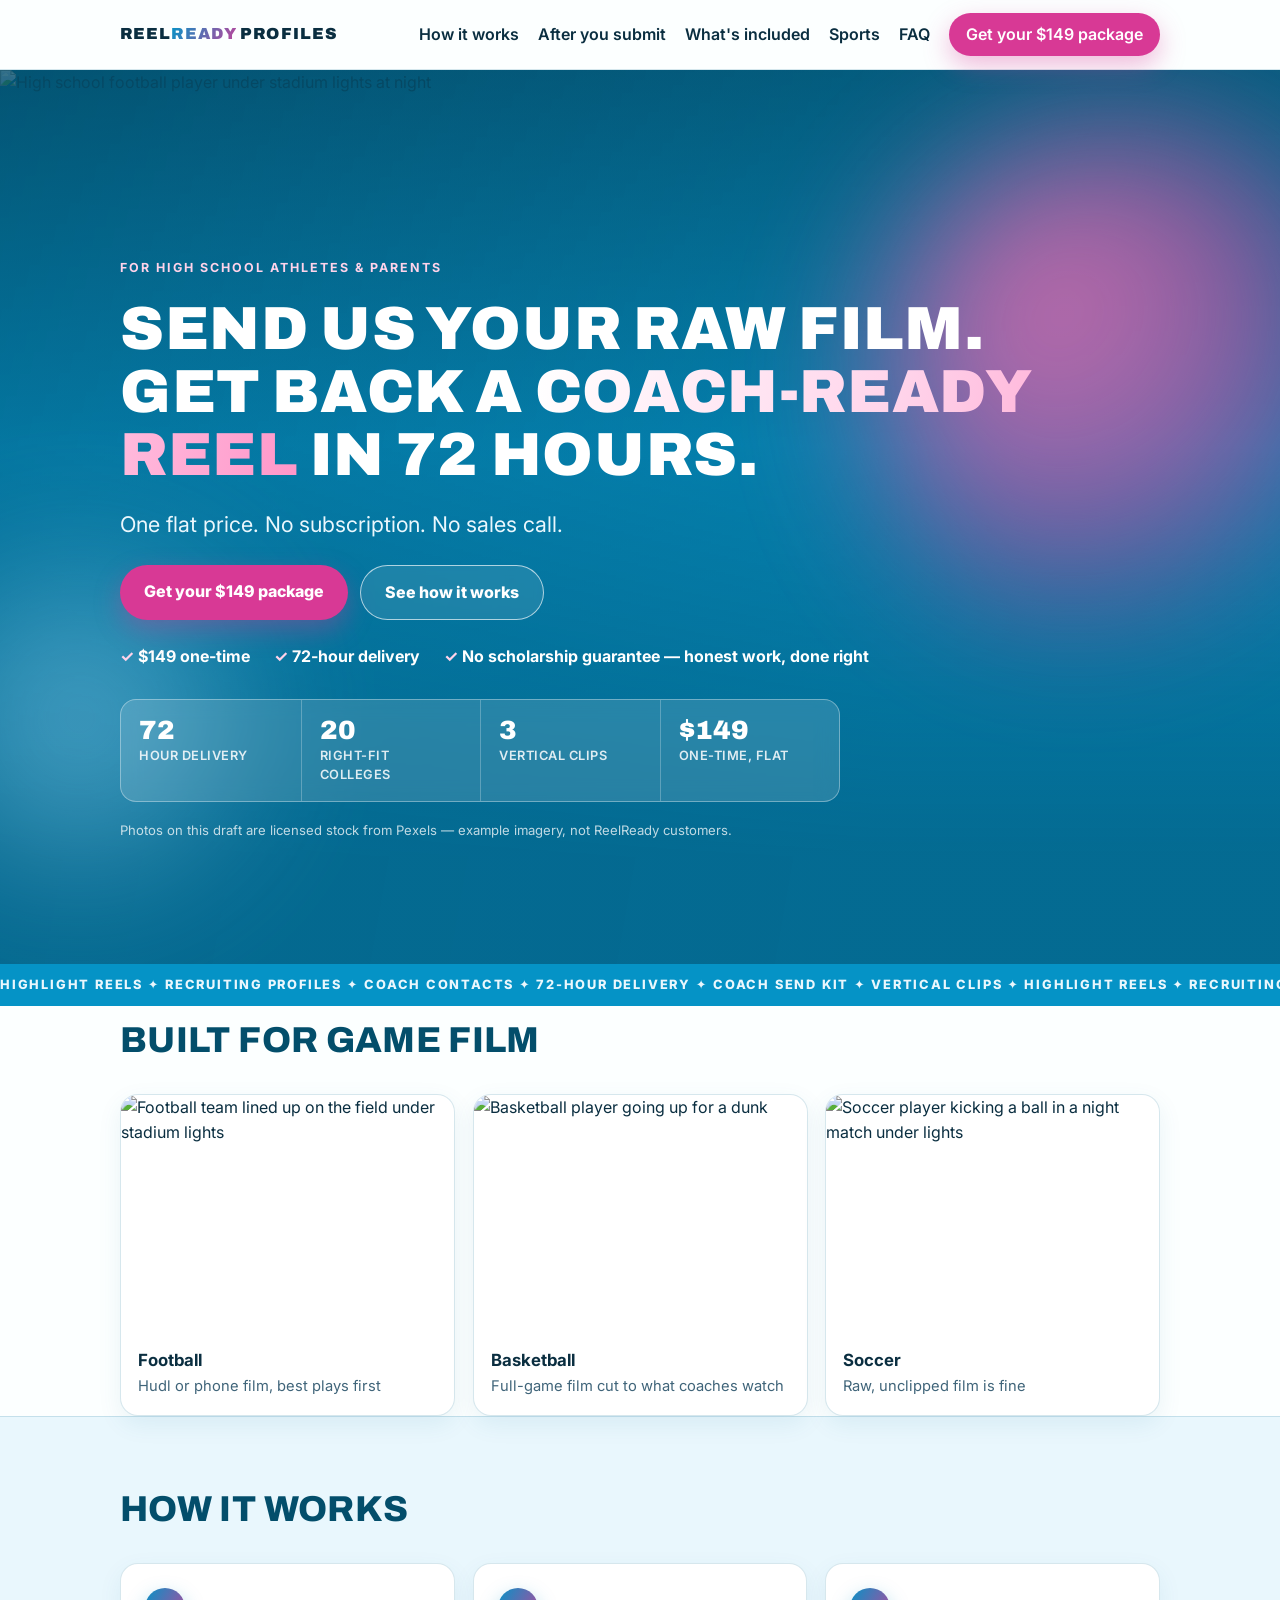
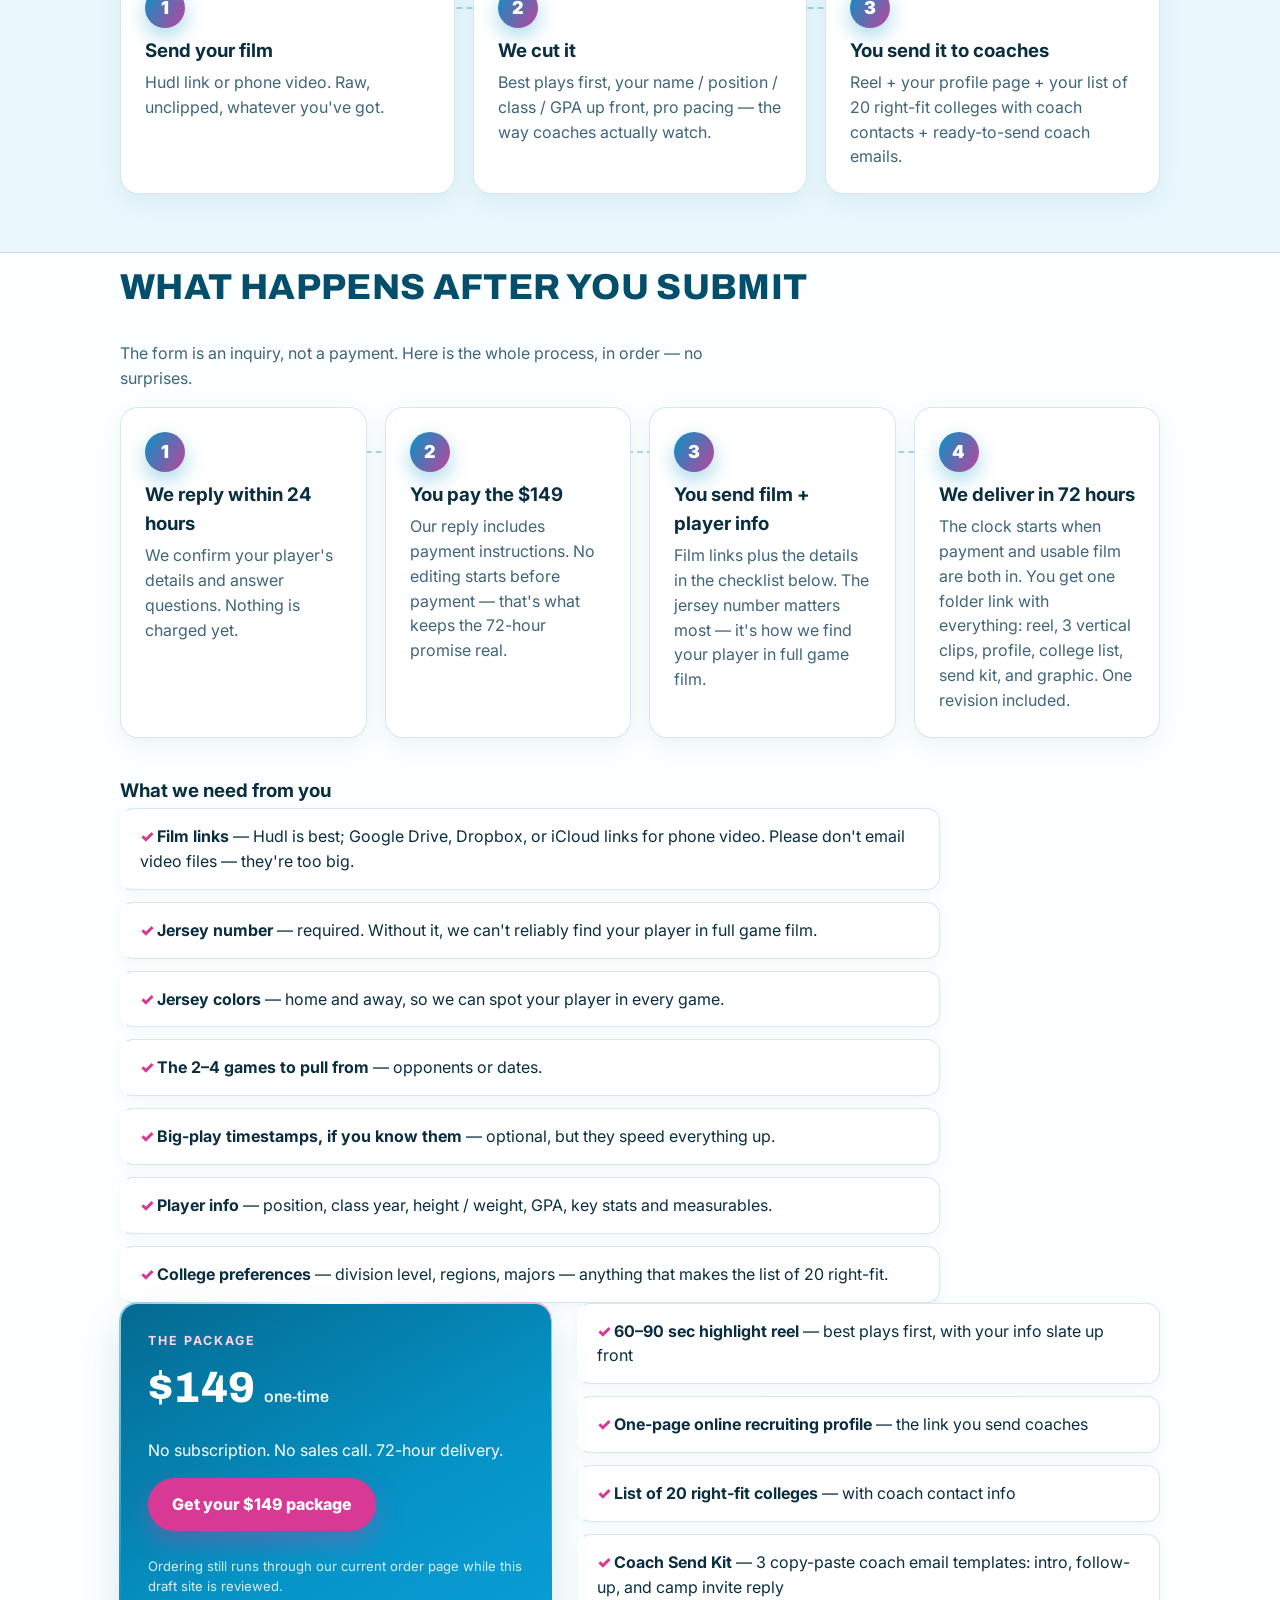
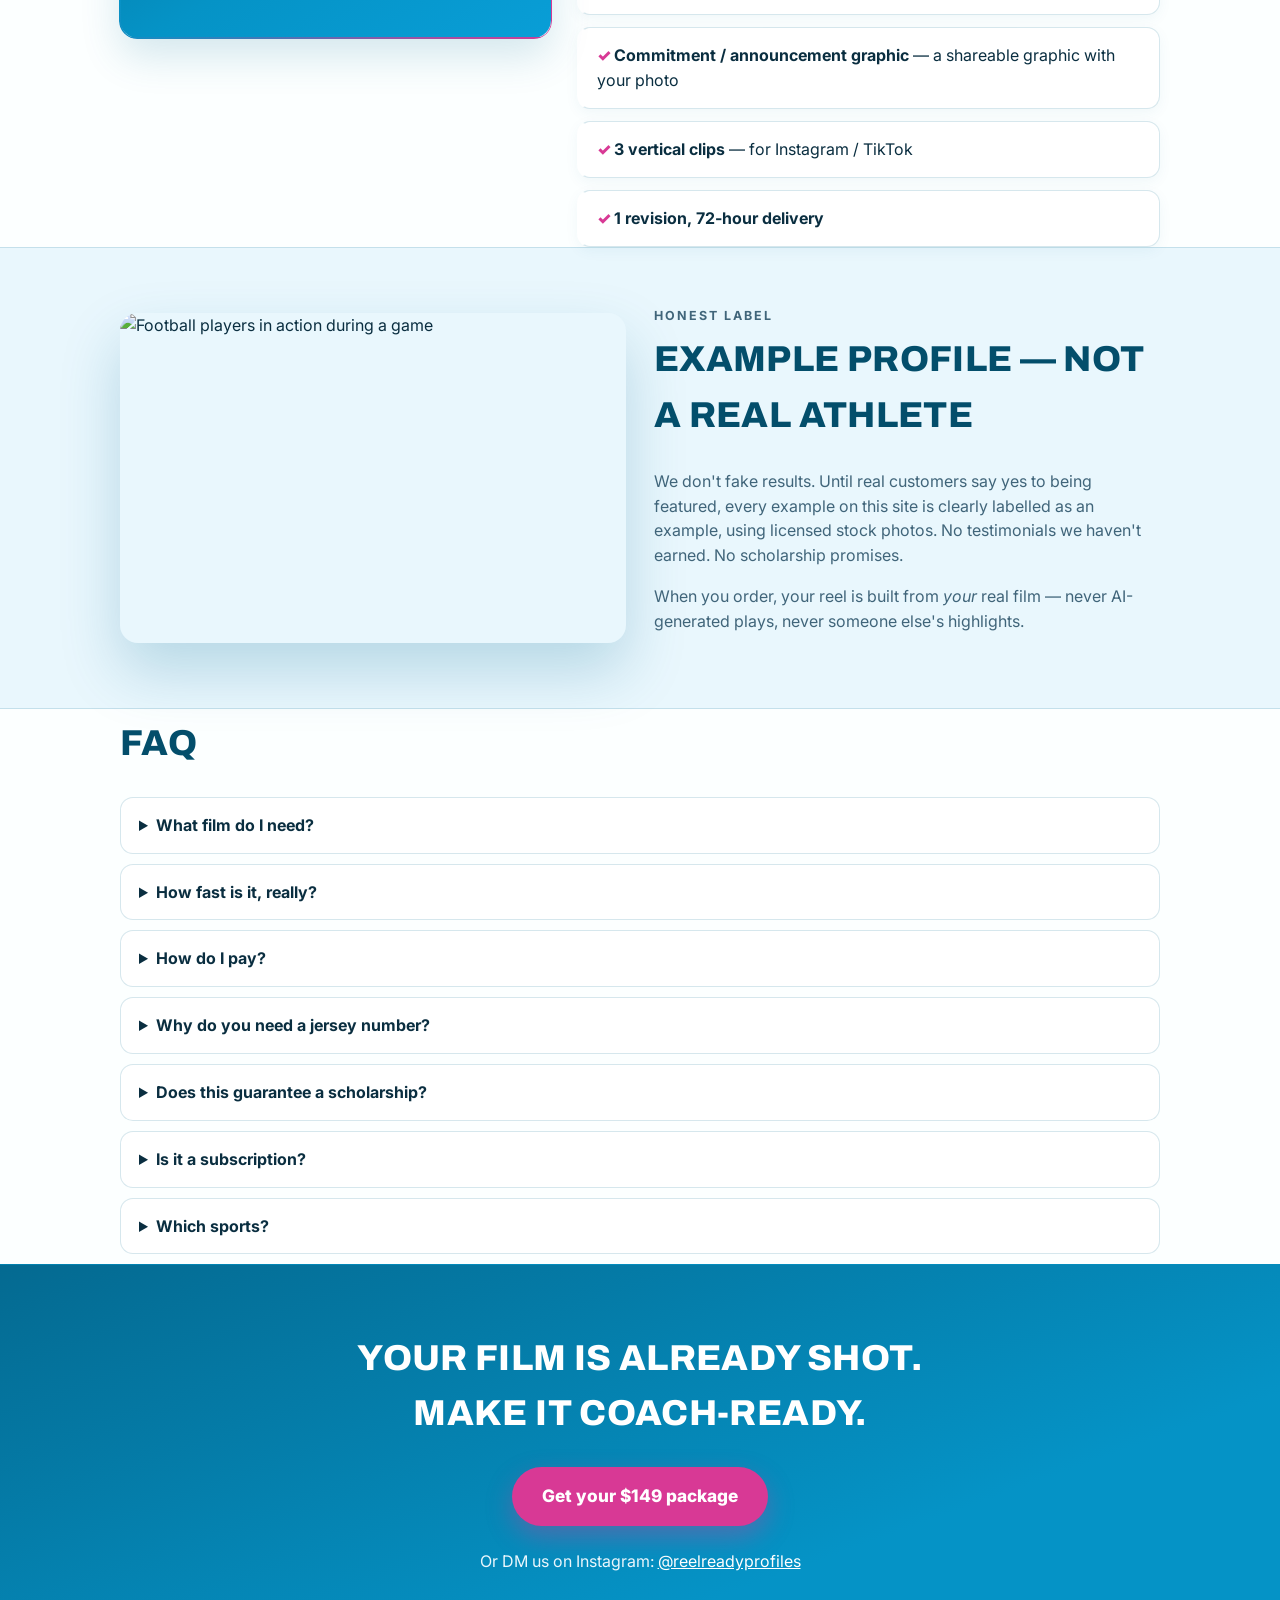
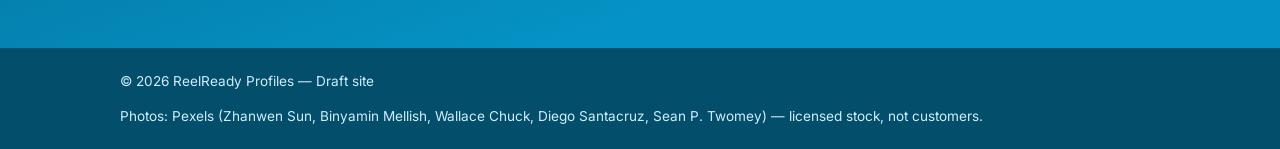
==== commit 670397af: "Design v5: Sky Blue + White + Hot Pink (from the reference reel), desktop transitions" ====
--- a/index.html
+++ b/index.html
@@ -116,13 +116,6 @@
       <li class="reveal"><strong>Player info</strong> — position, class year, height / weight, GPA, key stats and measurables.</li>
       <li class="reveal"><strong>College preferences</strong> — division level, regions, majors — anything that makes the list of 20 right-fit.</li>
     </ul>
-    <h3 class="reveal after-check-h">How to send your film</h3>
-    <ul class="included-list after-check">
-      <li class="reveal"><strong>On Hudl?</strong> Open the game or highlight, tap Share, copy the link, and paste it into the order form. That's the easiest way — nothing to upload.</li>
-      <li class="reveal"><strong>Film on your phone?</strong> In Google Photos or iCloud Photos, select the game videos, tap Share, choose "Create link" (or "Copy iCloud Link"), and paste that link into the form. Set sharing to "anyone with the link" so we can open it.</li>
-      <li class="reveal"><strong>No link option?</strong> Go to wetransfer.com — it's free, no account, up to 2 GB. Upload the videos, choose "Get a link," and paste the link into the form. Send it the same day you pay: those links expire in a few days, and we download your film the day it arrives.</li>
-      <li class="reveal"><strong>Never email video files</strong> — they're too big and usually fail. A link always works.</li>
-    </ul>
   </section>
 
   <!-- INCLUDED -->
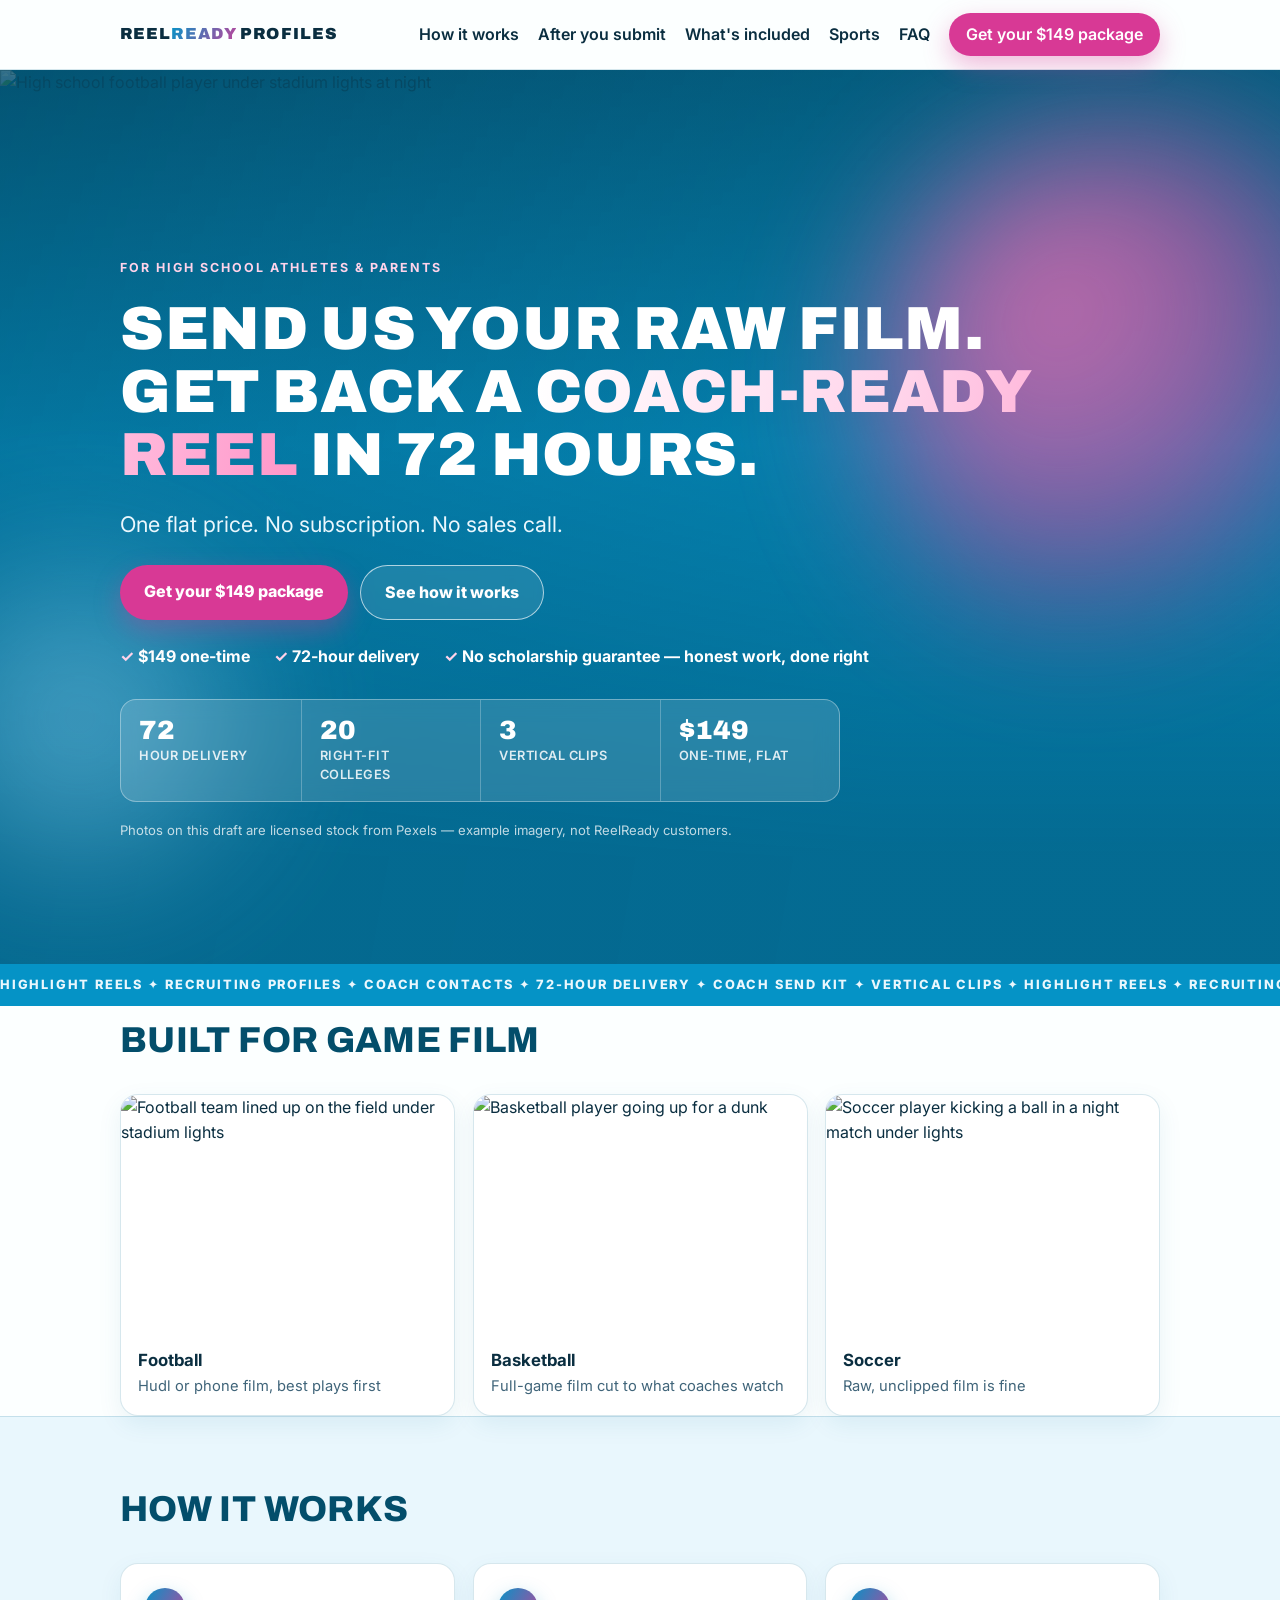
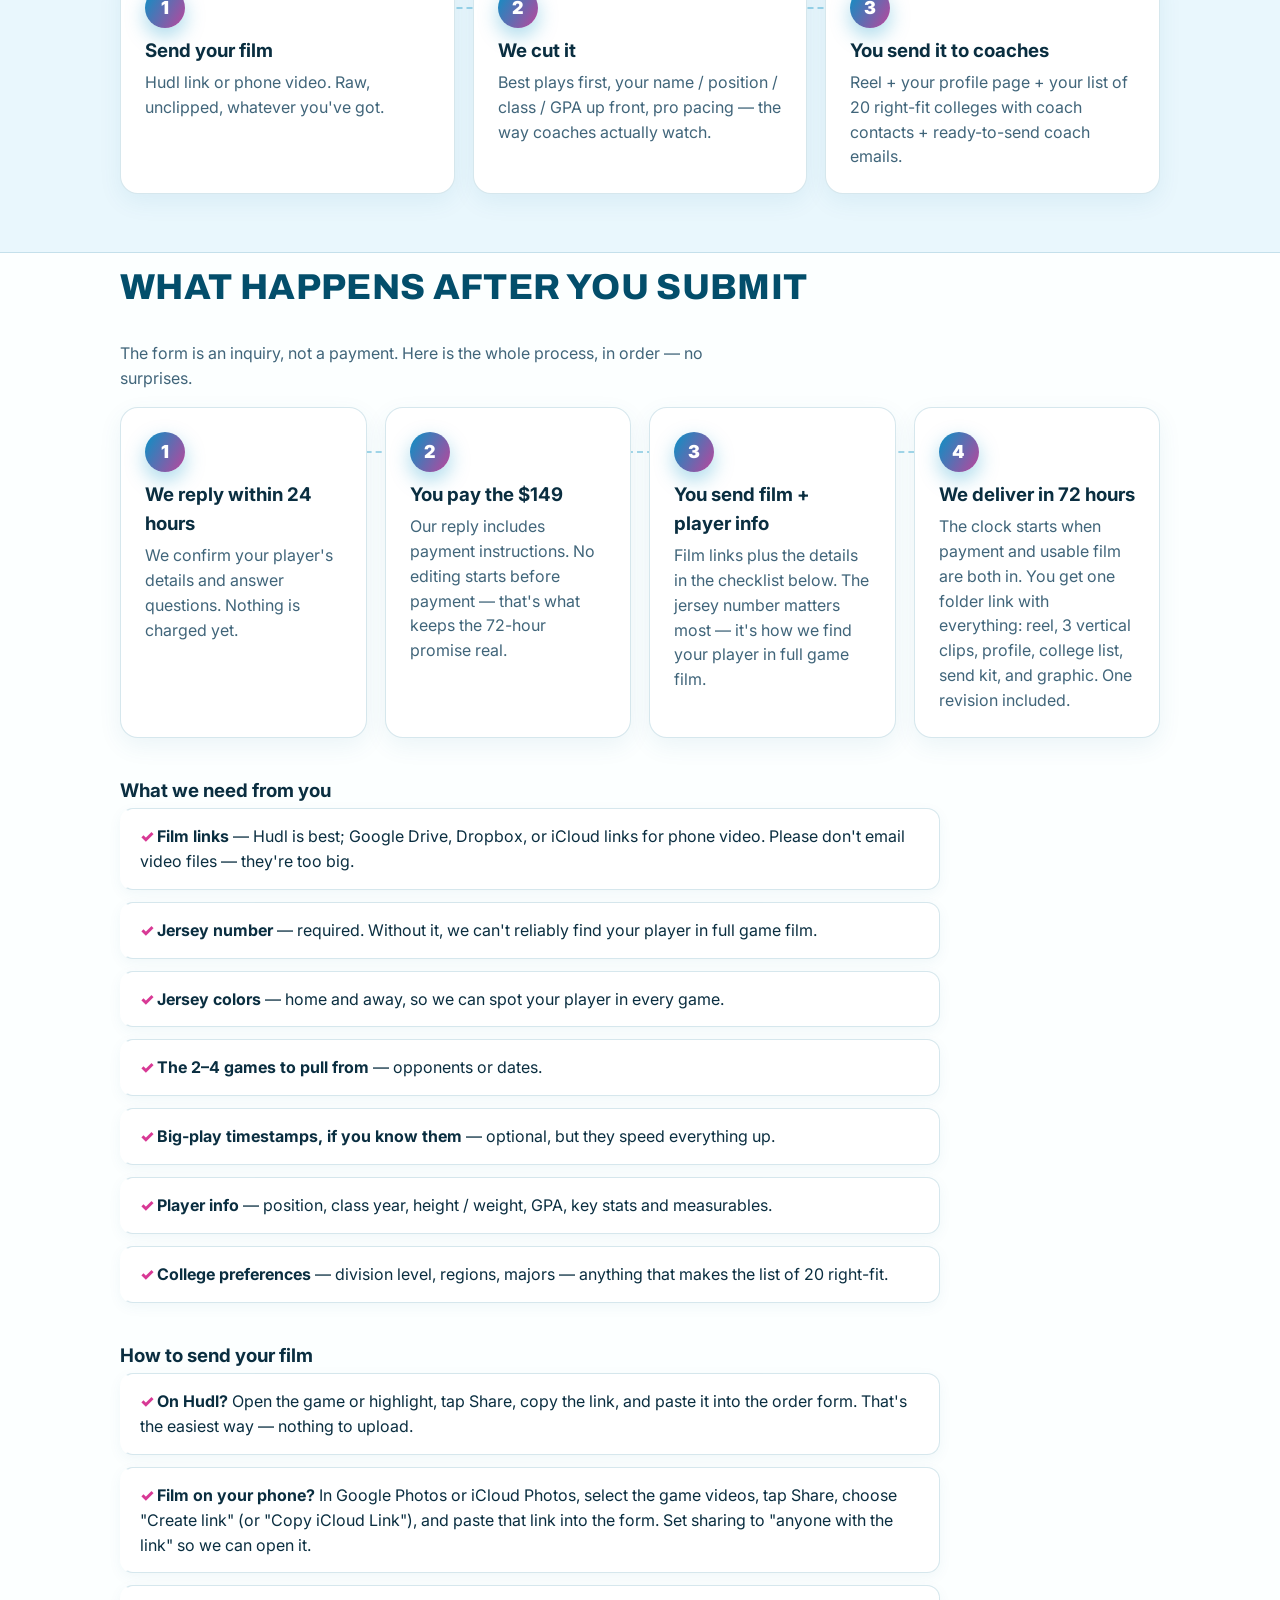
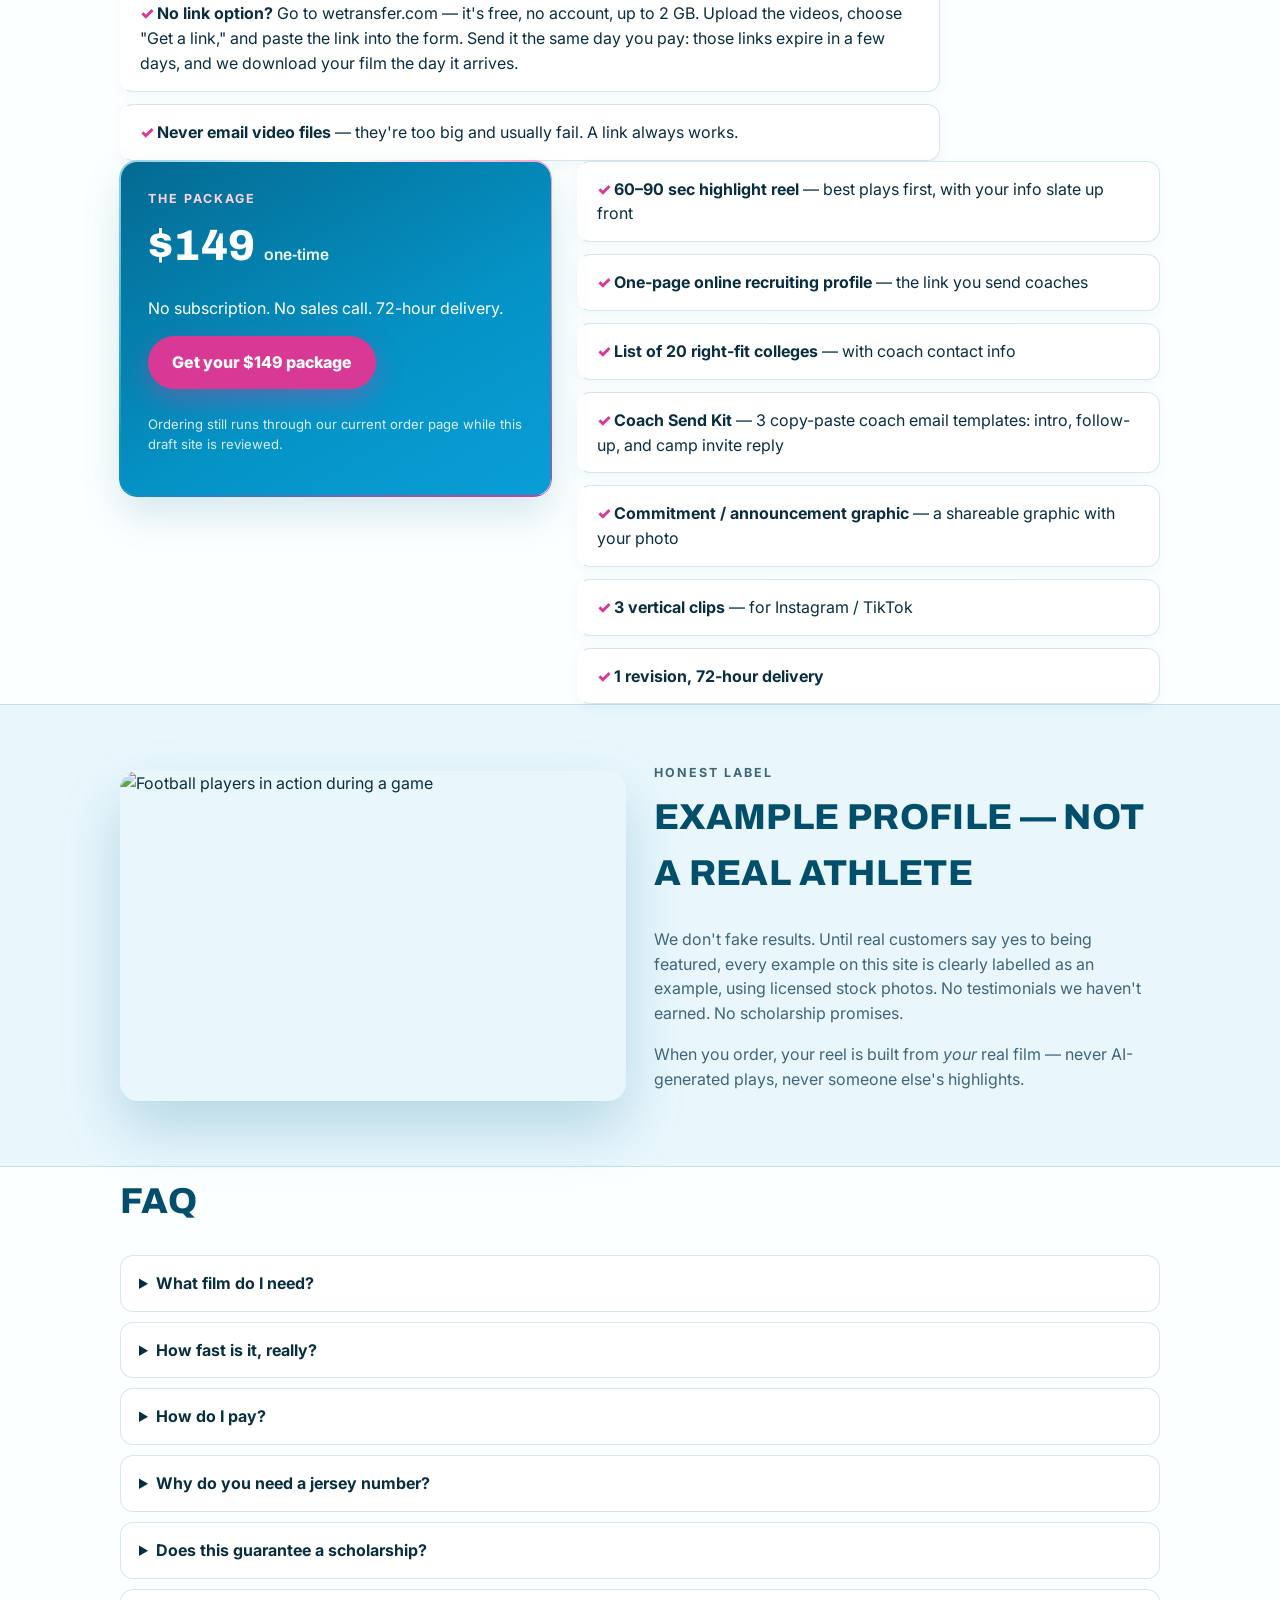
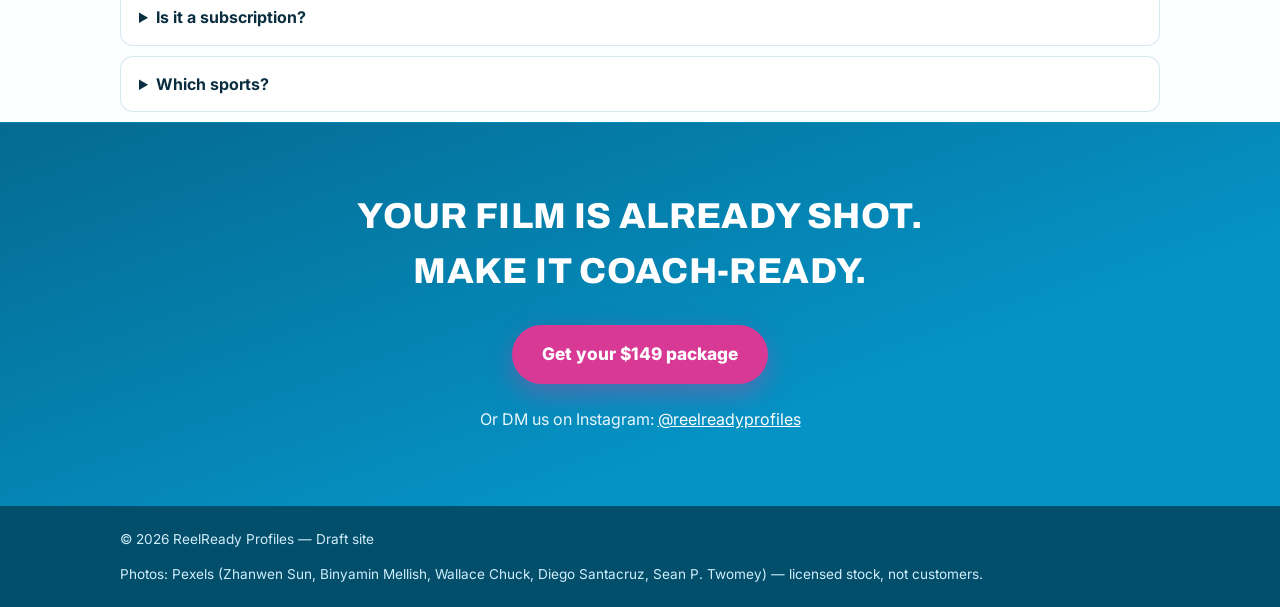
==== commit 52b11edc: "Restore How to send your film block on top of v5 design" ====
--- a/index.html
+++ b/index.html
@@ -116,6 +116,13 @@
       <li class="reveal"><strong>Player info</strong> — position, class year, height / weight, GPA, key stats and measurables.</li>
       <li class="reveal"><strong>College preferences</strong> — division level, regions, majors — anything that makes the list of 20 right-fit.</li>
     </ul>
+    <h3 class="reveal after-check-h">How to send your film</h3>
+    <ul class="included-list after-check">
+      <li class="reveal"><strong>On Hudl?</strong> Open the game or highlight, tap Share, copy the link, and paste it into the order form. That's the easiest way — nothing to upload.</li>
+      <li class="reveal"><strong>Film on your phone?</strong> In Google Photos or iCloud Photos, select the game videos, tap Share, choose "Create link" (or "Copy iCloud Link"), and paste that link into the form. Set sharing to "anyone with the link" so we can open it.</li>
+      <li class="reveal"><strong>No link option?</strong> Go to wetransfer.com — it's free, no account, up to 2 GB. Upload the videos, choose "Get a link," and paste the link into the form. Send it the same day you pay: those links expire in a few days, and we download your film the day it arrives.</li>
+      <li class="reveal"><strong>Never email video files</strong> — they're too big and usually fail. A link always works.</li>
+    </ul>
   </section>
 
   <!-- INCLUDED -->
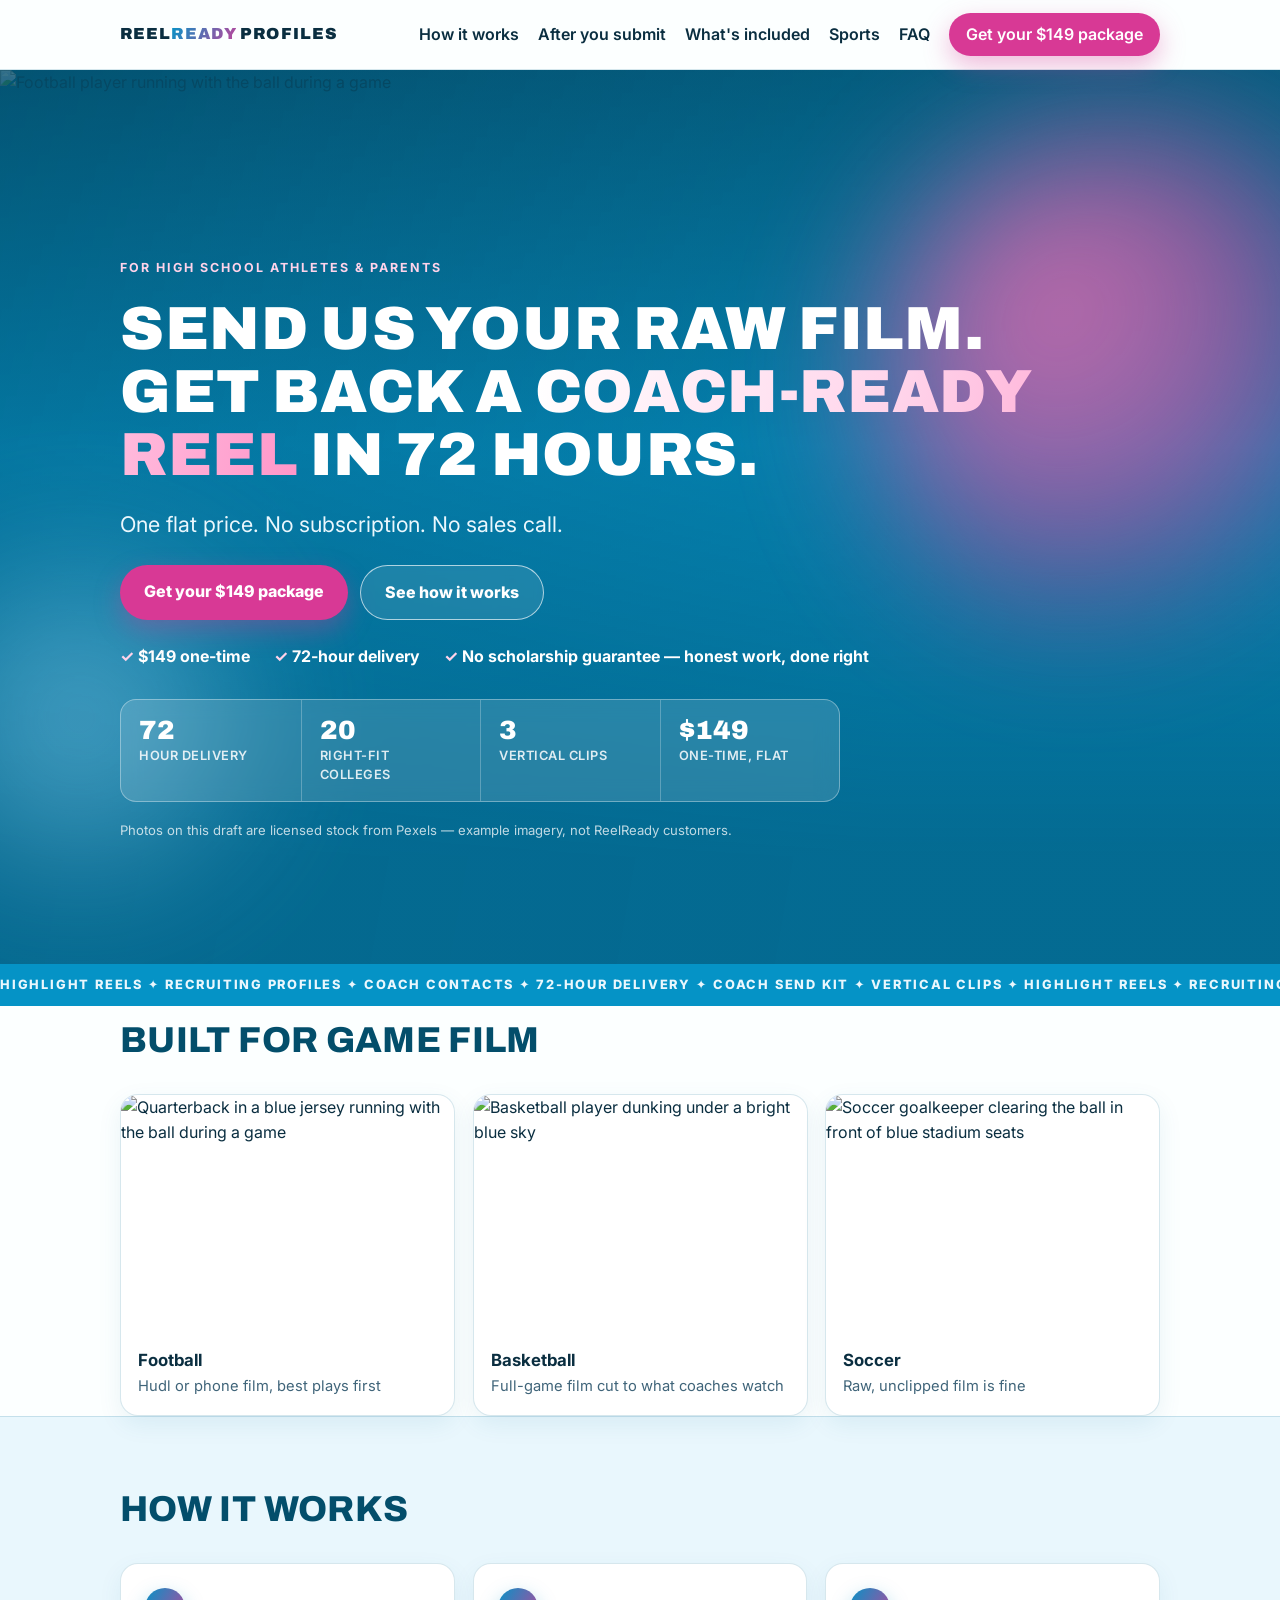
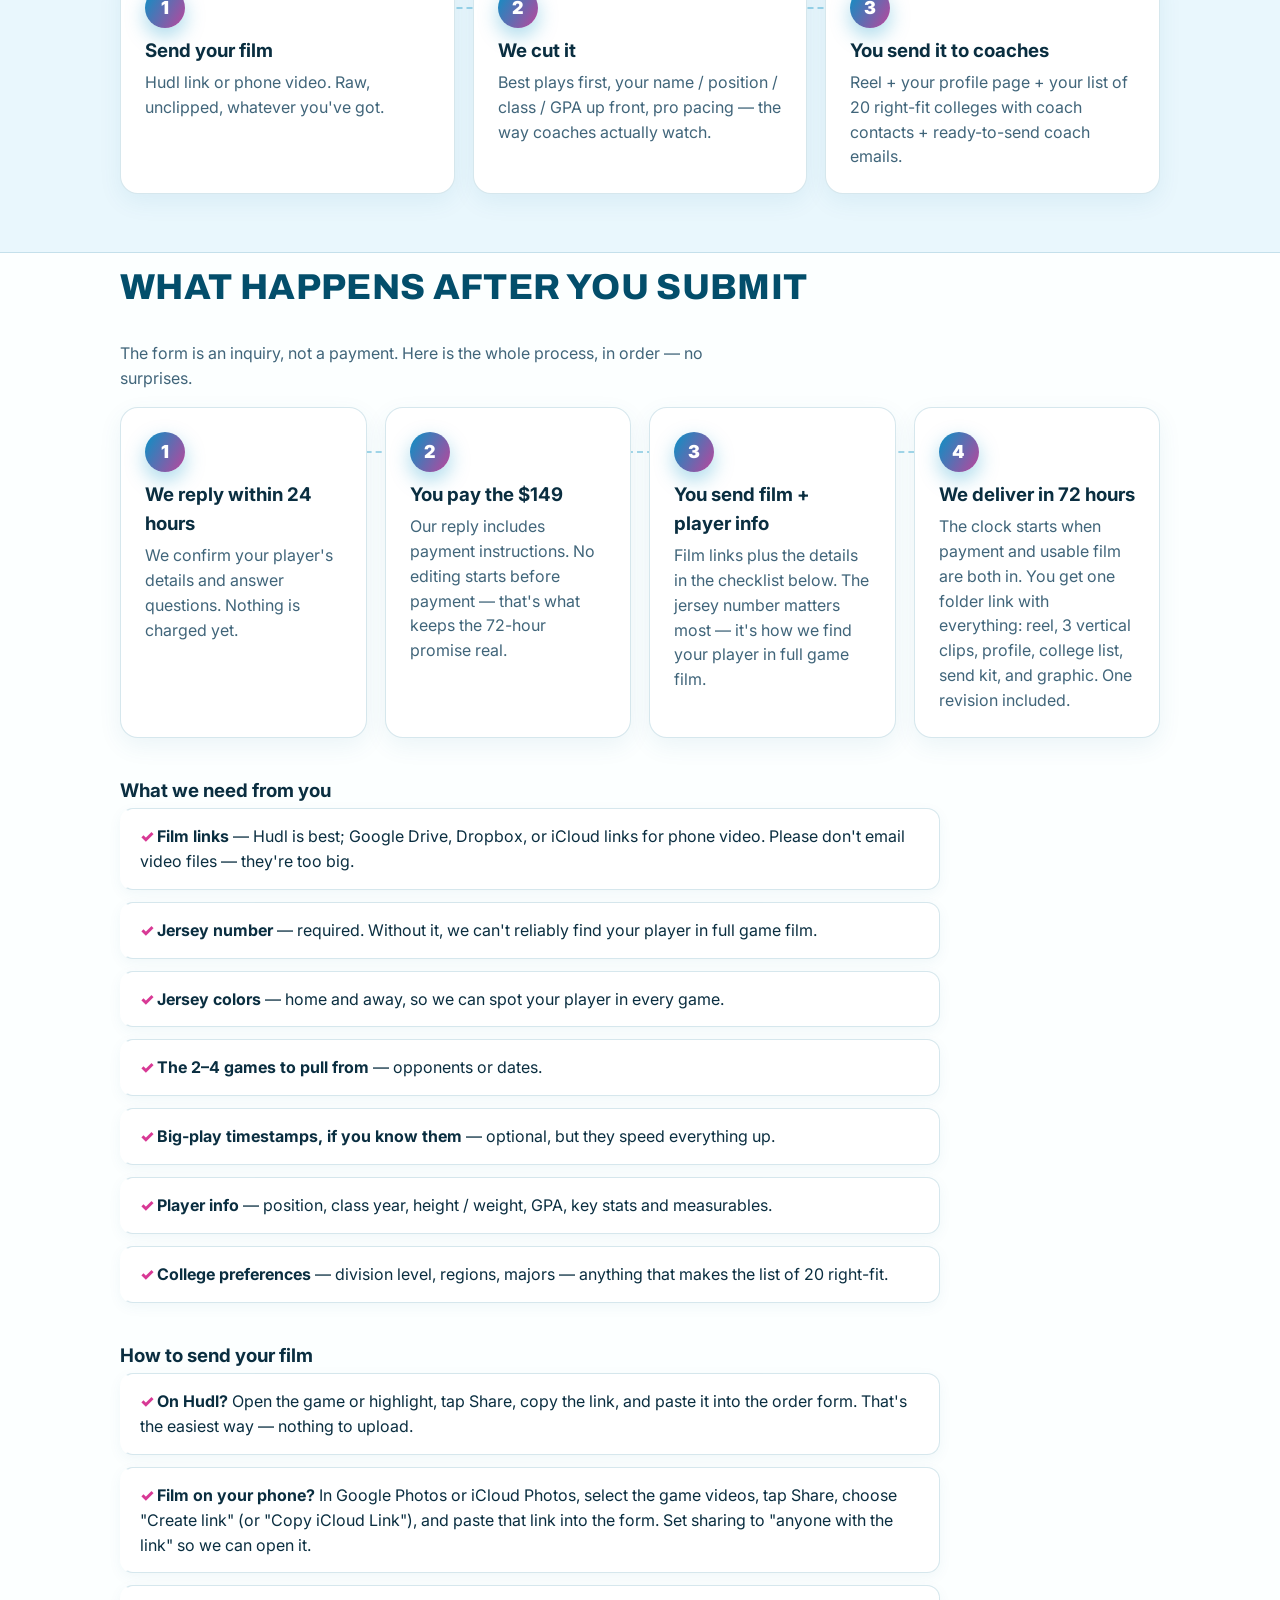
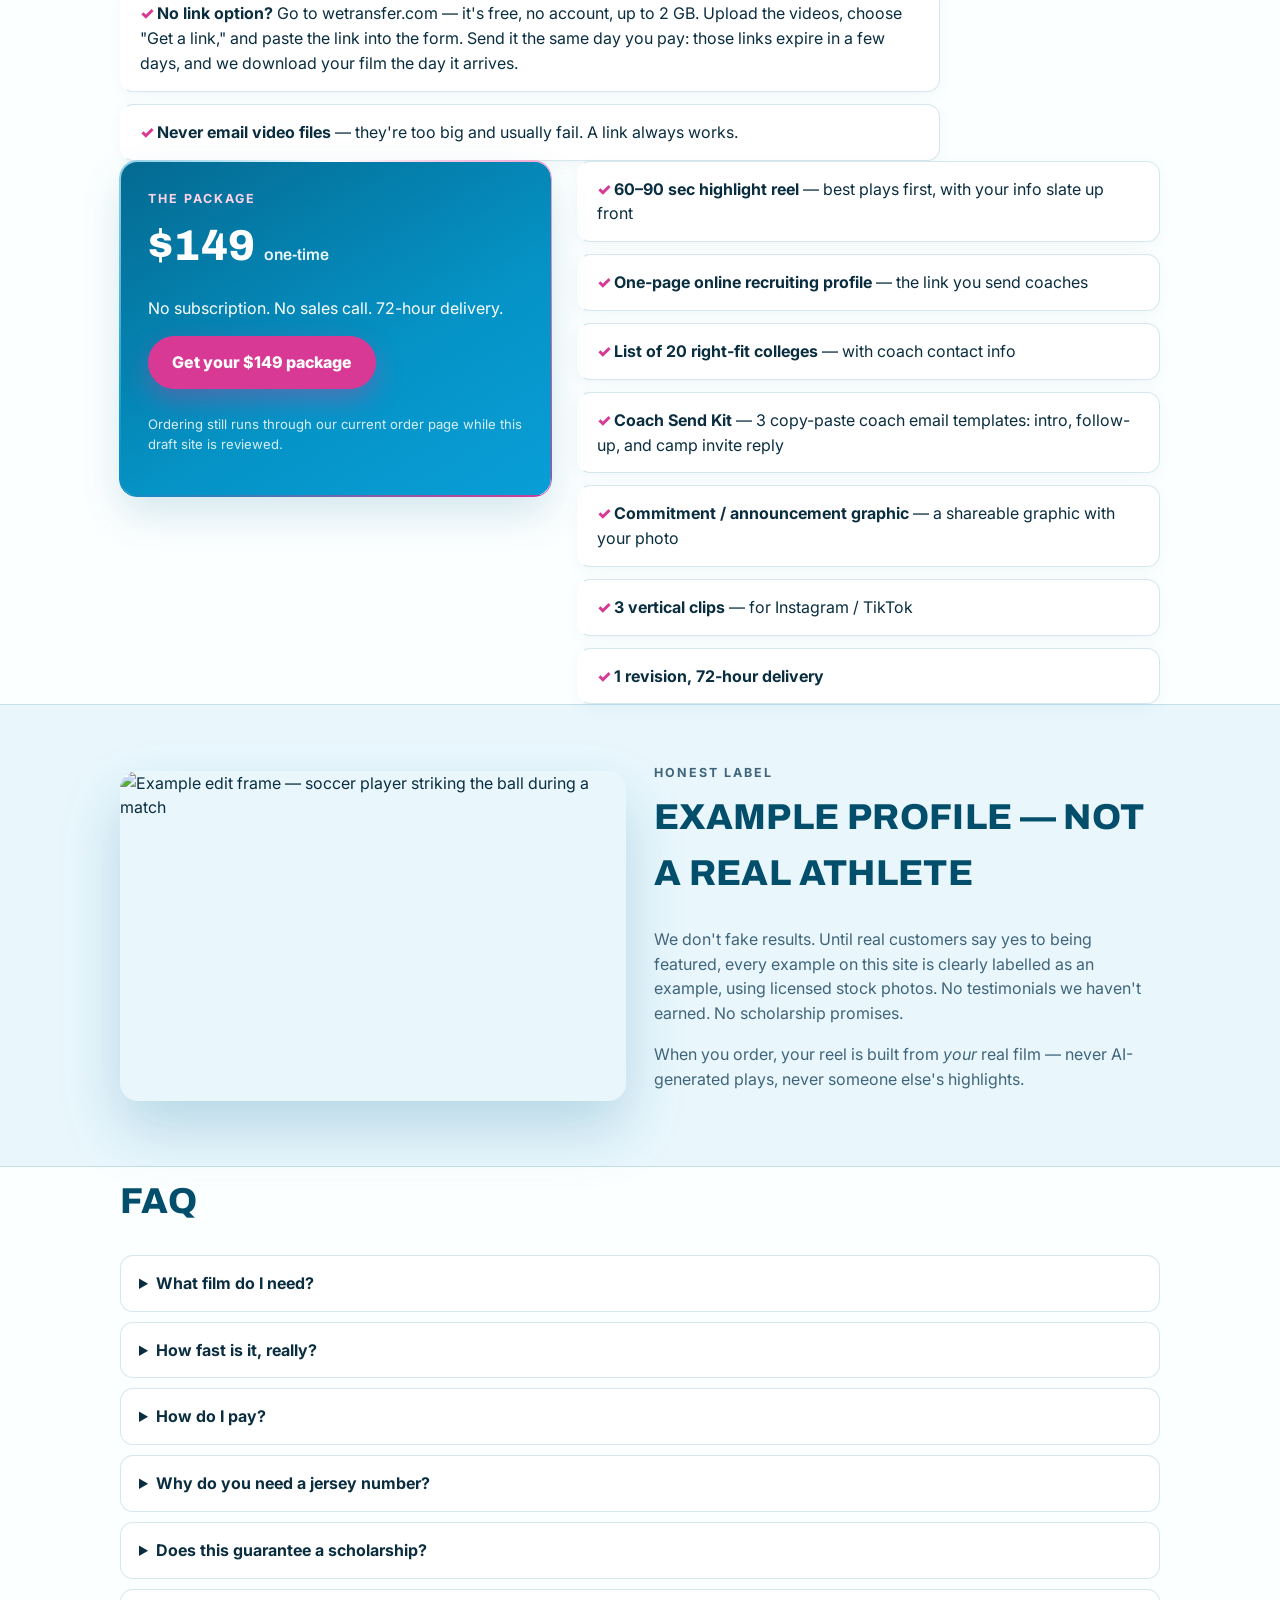
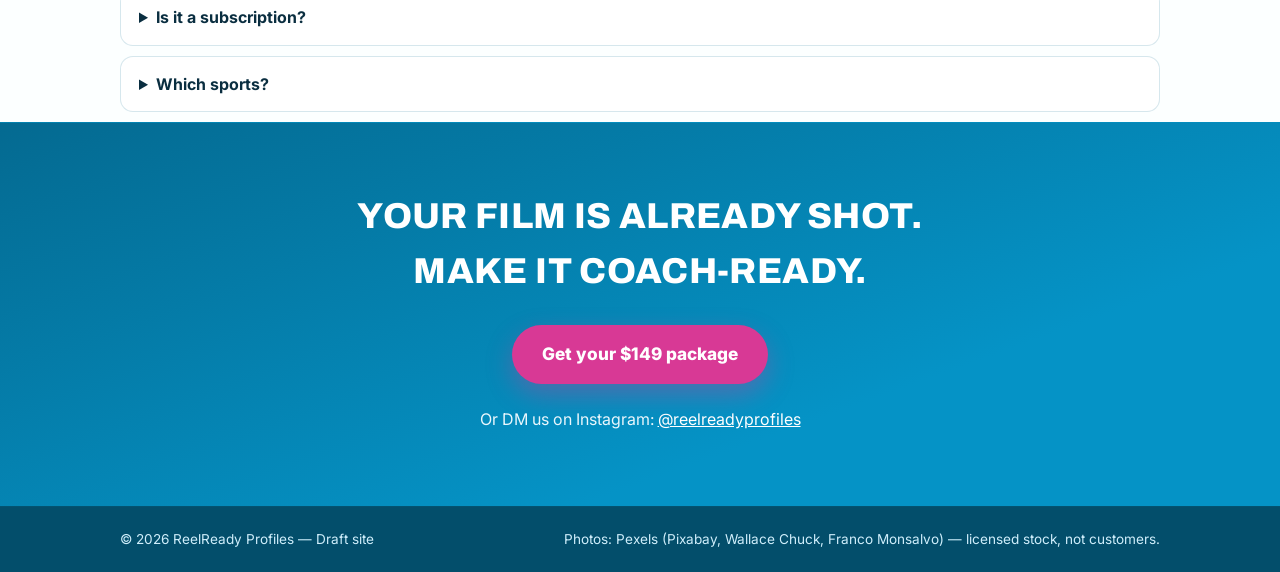
==== commit 6c855a32: "New photos: bright daylight action shots that fit the blue/white scheme" ====
--- a/index.html
+++ b/index.html
@@ -30,7 +30,7 @@
 <main id="top">
   <!-- HERO -->
   <section class="hero">
-    <img class="hero-img" src="https://images.pexels.com/photos/34509021/pexels-photo-34509021.jpeg?auto=compress&cs=tinysrgb&w=1600" alt="High school football player under stadium lights at night">
+    <img class="hero-img" src="https://images.pexels.com/photos/209822/pexels-photo-209822.jpeg?auto=compress&cs=tinysrgb&w=1600" alt="Football player running with the ball during a game">
     <div class="hero-shade"></div>
     <div class="hero-blob blob-pink" aria-hidden="true"></div>
     <div class="hero-blob blob-light" aria-hidden="true"></div>
@@ -70,15 +70,15 @@
     <h2 class="reveal">Built for game film</h2>
     <div class="cards">
       <figure class="card reveal">
-        <img src="https://images.pexels.com/photos/186076/pexels-photo-186076.jpeg?auto=compress&cs=tinysrgb&w=1200" alt="Football team lined up on the field under stadium lights">
+        <img src="https://images.pexels.com/photos/163226/football-quarterback-running-back-action-163226.jpeg?auto=compress&cs=tinysrgb&w=1200" alt="Quarterback in a blue jersey running with the ball during a game">
         <figcaption><strong>Football</strong><span>Hudl or phone film, best plays first</span></figcaption>
       </figure>
       <figure class="card reveal">
-        <img src="https://images.pexels.com/photos/2834912/pexels-photo-2834912.jpeg?auto=compress&cs=tinysrgb&w=1200" alt="Basketball player going up for a dunk">
+        <img src="https://images.pexels.com/photos/2820906/pexels-photo-2820906.jpeg?auto=compress&cs=tinysrgb&w=1200" alt="Basketball player dunking under a bright blue sky">
         <figcaption><strong>Basketball</strong><span>Full-game film cut to what coaches watch</span></figcaption>
       </figure>
       <figure class="card reveal">
-        <img src="https://images.pexels.com/photos/12616082/pexels-photo-12616082.jpeg?auto=compress&cs=tinysrgb&w=1200" alt="Soccer player kicking a ball in a night match under lights">
+        <img src="https://images.pexels.com/photos/29719233/pexels-photo-29719233.jpeg?auto=compress&cs=tinysrgb&w=1200" alt="Soccer goalkeeper clearing the ball in front of blue stadium seats">
         <figcaption><strong>Soccer</strong><span>Raw, unclipped film is fine</span></figcaption>
       </figure>
     </div>
@@ -148,7 +148,7 @@
   <!-- EXAMPLE -->
   <section class="band">
     <div class="wrap example">
-      <img class="reveal" src="https://images.pexels.com/photos/9935440/pexels-photo-9935440.jpeg?auto=compress&cs=tinysrgb&w=1200" alt="Football players in action during a game">
+      <img class="reveal" src="https://images.pexels.com/photos/32179164/pexels-photo-32179164.jpeg?auto=compress&cs=tinysrgb&w=1200" alt="Example edit frame — soccer player striking the ball during a match">
       <div class="reveal">
         <p class="kicker">Honest label</p>
         <h2>Example profile — not a real athlete</h2>
@@ -183,7 +183,7 @@
 <footer>
   <div class="wrap foot">
     <span>© 2026 ReelReady Profiles — Draft site</span>
-    <span>Photos: Pexels (Zhanwen Sun, Binyamin Mellish, Wallace Chuck, Diego Santacruz, Sean P. Twomey) — licensed stock, not customers.</span>
+    <span>Photos: Pexels (Pixabay, Wallace Chuck, Franco Monsalvo) — licensed stock, not customers.</span>
   </div>
 </footer>
 
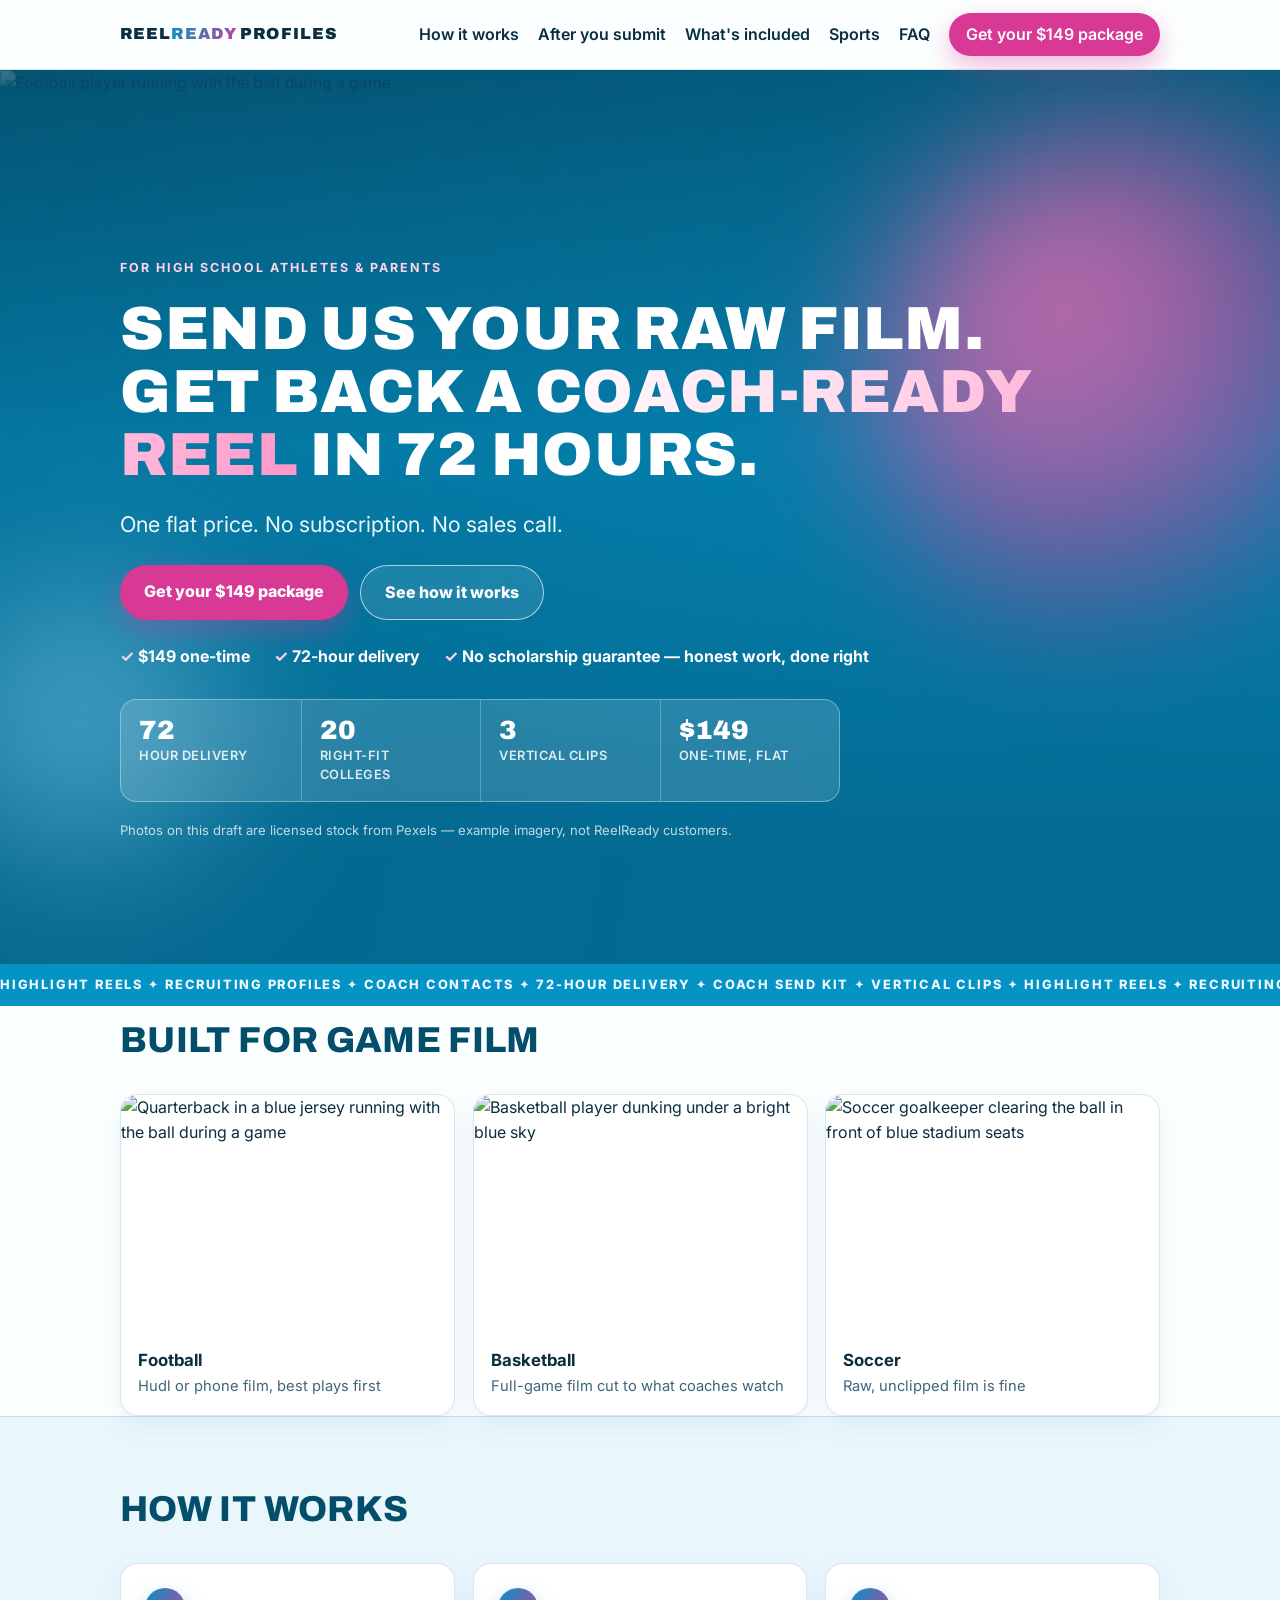
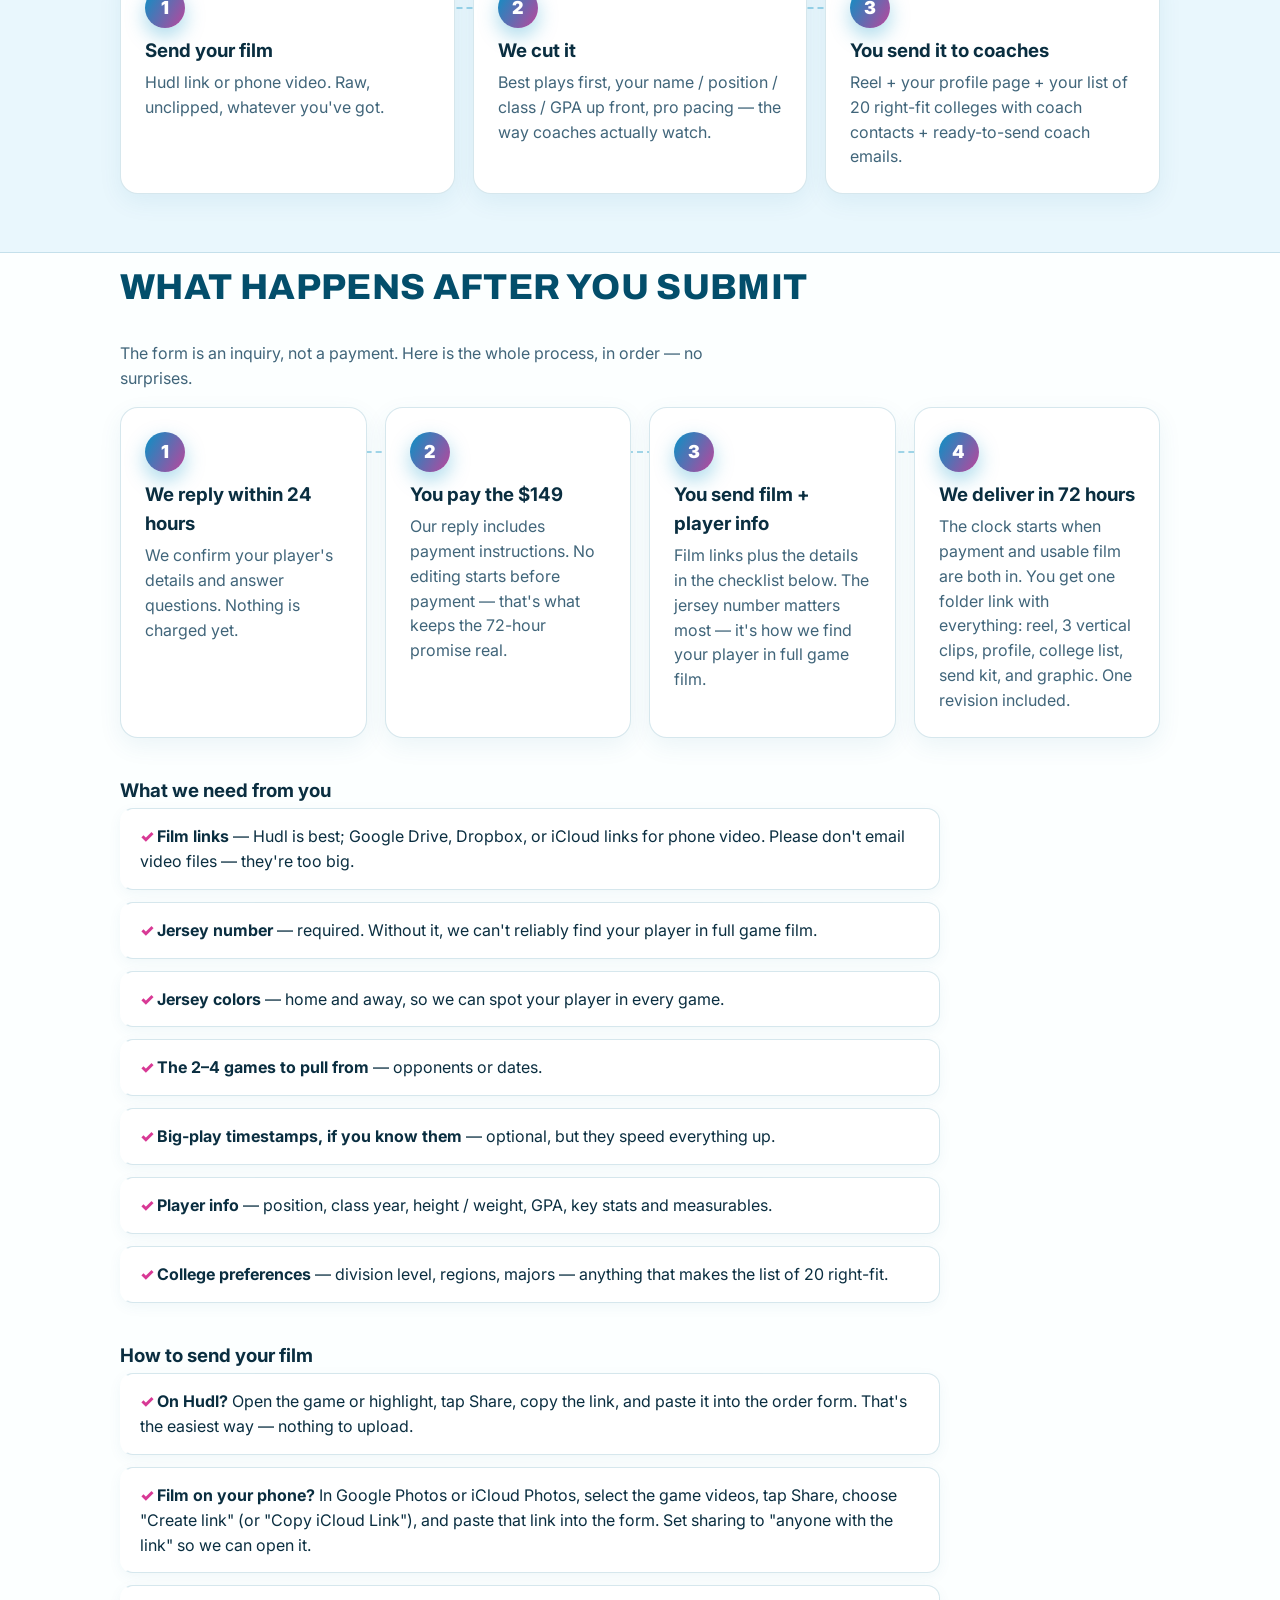
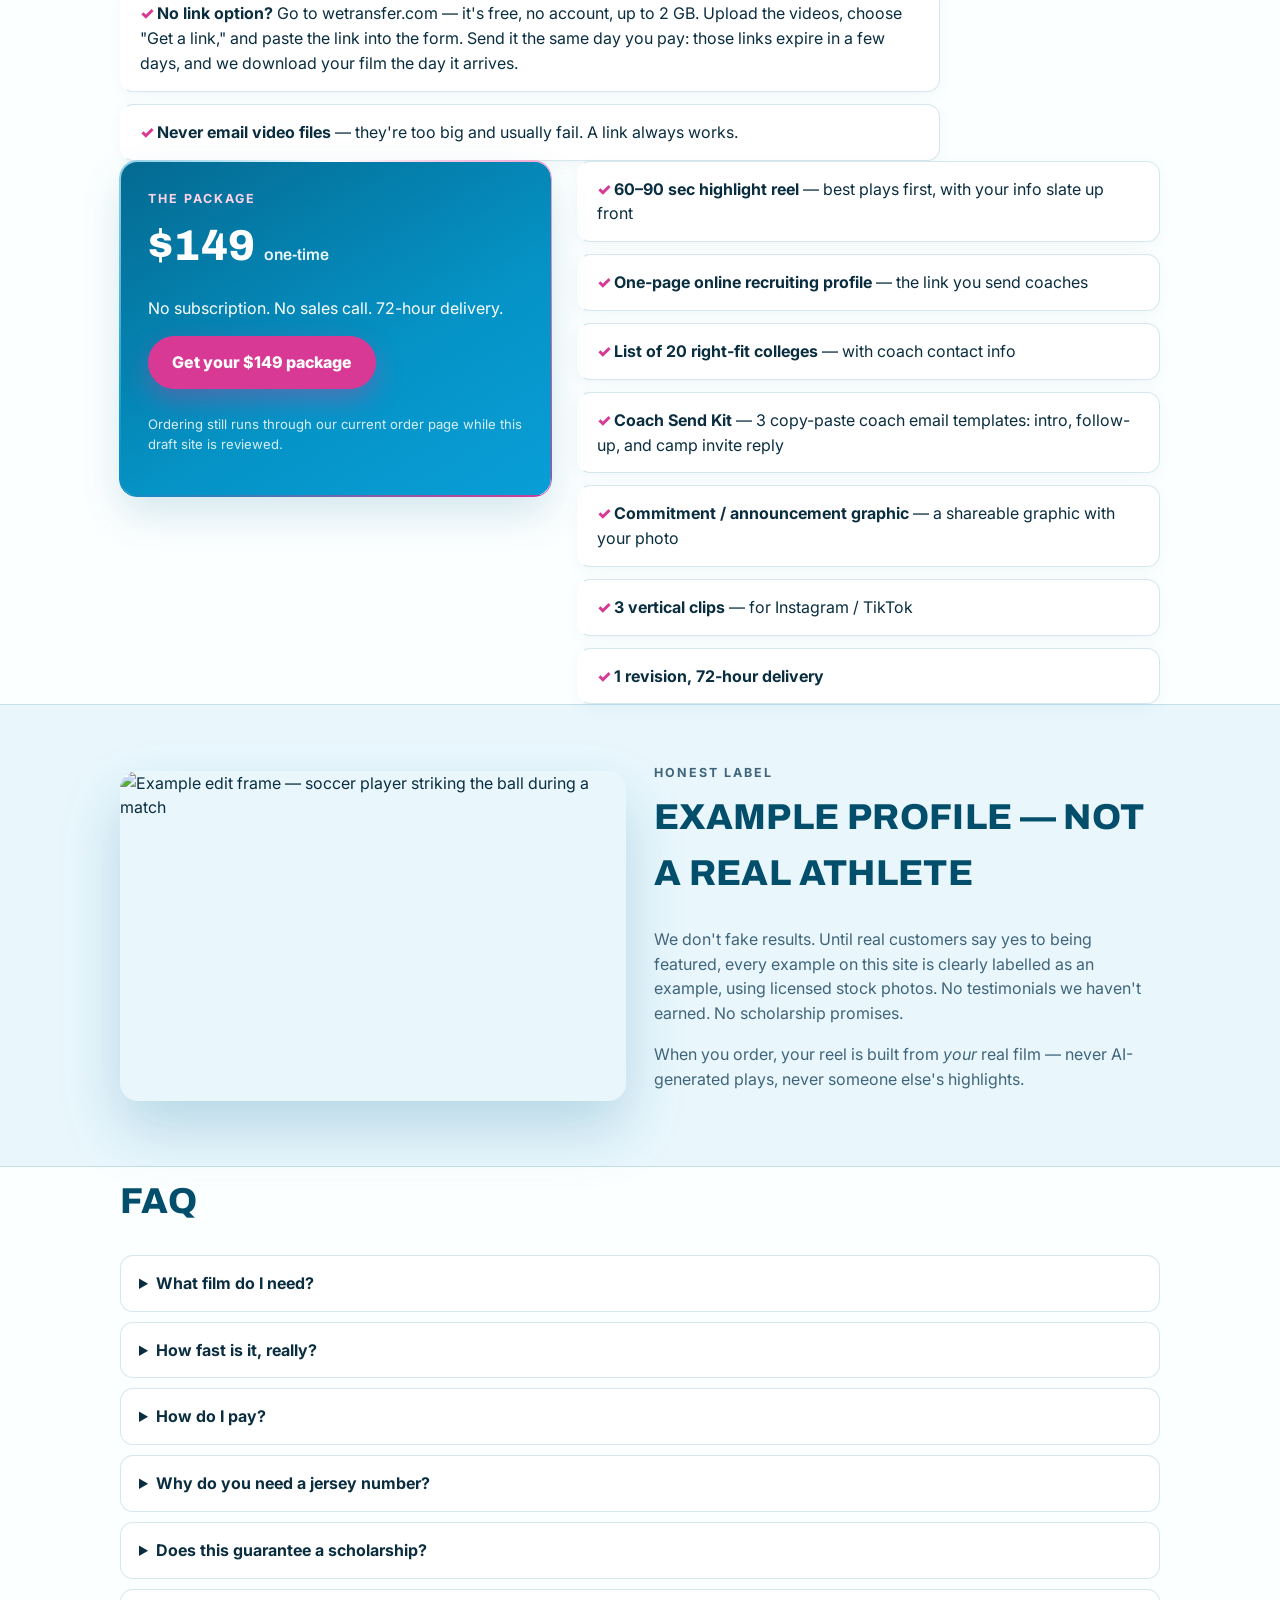
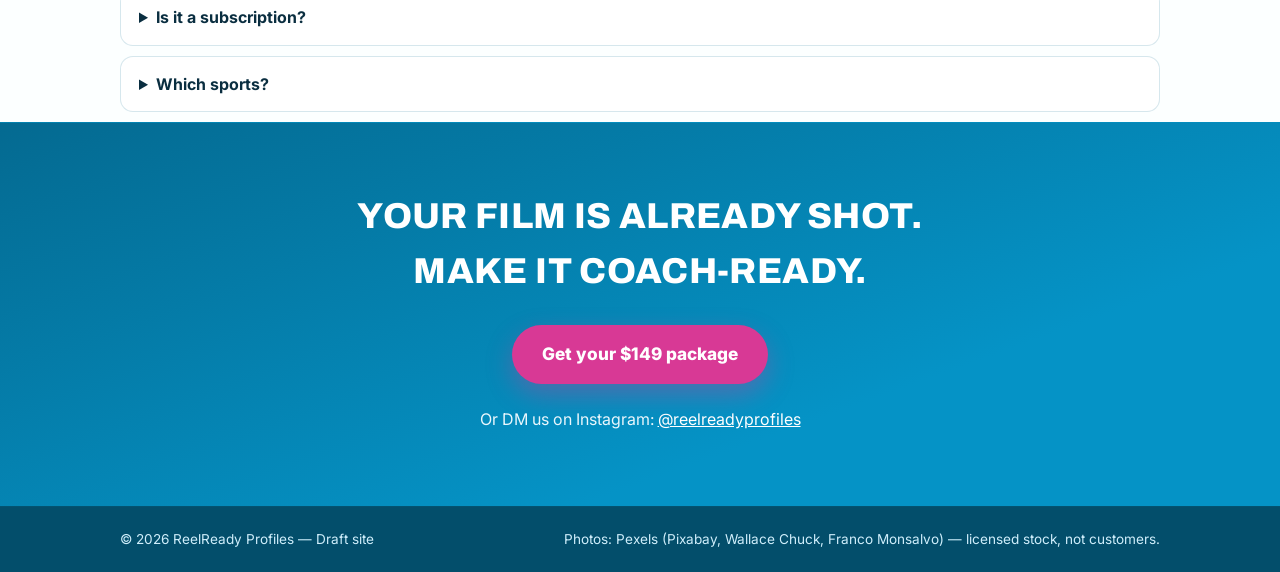
==== commit 76c75fd3: "Add SEO basics: meta description, keywords, canonical, Open Graph/Twitter cards, sitemap.xml, robots" ====
--- a/index.html
+++ b/index.html
@@ -4,7 +4,19 @@
 <meta charset="UTF-8">
 <meta name="viewport" content="width=device-width, initial-scale=1.0">
 <title>ReelReady Profiles — Send us your raw film. Get back a coach-ready reel in 72 hours.</title>
-<meta name="description" content="ReelReady Profiles: $149 one-time. Send raw film, get a 60–90 sec coach-ready highlight reel, recruiting profile, 20 right-fit colleges with coach contacts, coach send kit, and 3 vertical clips in 72 hours. No subscription. No sales call. No scholarship guarantee.">
+<meta name="description" content="ReelReady Profiles turns raw game film (Hudl or phone video) into a coach-ready recruiting package in 72 hours: 60–90 sec highlight reel, recruiting profile, 20 right-fit colleges with coach contacts, coach send kit, and 3 vertical clips. $149 one-time. No scholarship guarantee.">
+<meta name="keywords" content="highlight reel service, recruiting reel, high school athlete recruiting, Hudl highlight edit, basketball highlights, football highlights, soccer highlights">
+<link rel="canonical" href="https://myhappa0-alt.github.io/reelready-profiles/">
+<meta property="og:type" content="website">
+<meta property="og:site_name" content="ReelReady Profiles">
+<meta property="og:title" content="ReelReady Profiles — Send Us Your Raw Film. Get Back a Coach-Ready Reel in 72 Hours | $149">
+<meta property="og:description" content="ReelReady Profiles turns raw game film (Hudl or phone video) into a coach-ready recruiting package in 72 hours: 60–90 sec highlight reel, recruiting profile, 20 right-fit colleges with coach contacts, coach send kit, and 3 vertical clips. $149 one-time. No scholarship guarantee.">
+<meta property="og:url" content="https://myhappa0-alt.github.io/reelready-profiles/">
+<meta property="og:image" content="https://images.pexels.com/photos/209822/pexels-photo-209822.jpeg?auto=compress&amp;cs=tinysrgb&amp;w=1600">
+<meta name="twitter:card" content="summary_large_image">
+<meta name="twitter:title" content="ReelReady Profiles — Send Us Your Raw Film. Get Back a Coach-Ready Reel in 72 Hours | $149">
+<meta name="twitter:description" content="ReelReady Profiles turns raw game film (Hudl or phone video) into a coach-ready recruiting package in 72 hours: 60–90 sec highlight reel, recruiting profile, 20 right-fit colleges with coach contacts, coach send kit, and 3 vertical clips. $149 one-time. No scholarship guarantee.">
+<meta name="twitter:image" content="https://images.pexels.com/photos/209822/pexels-photo-209822.jpeg?auto=compress&amp;cs=tinysrgb&amp;w=1600">
 <link rel="preconnect" href="https://fonts.googleapis.com">
 <link rel="preconnect" href="https://fonts.gstatic.com" crossorigin>
 <link href="https://fonts.googleapis.com/css2?family=Archivo:wght@600;800;900&family=Inter:wght@400;500;600;700;800&display=swap" rel="stylesheet">
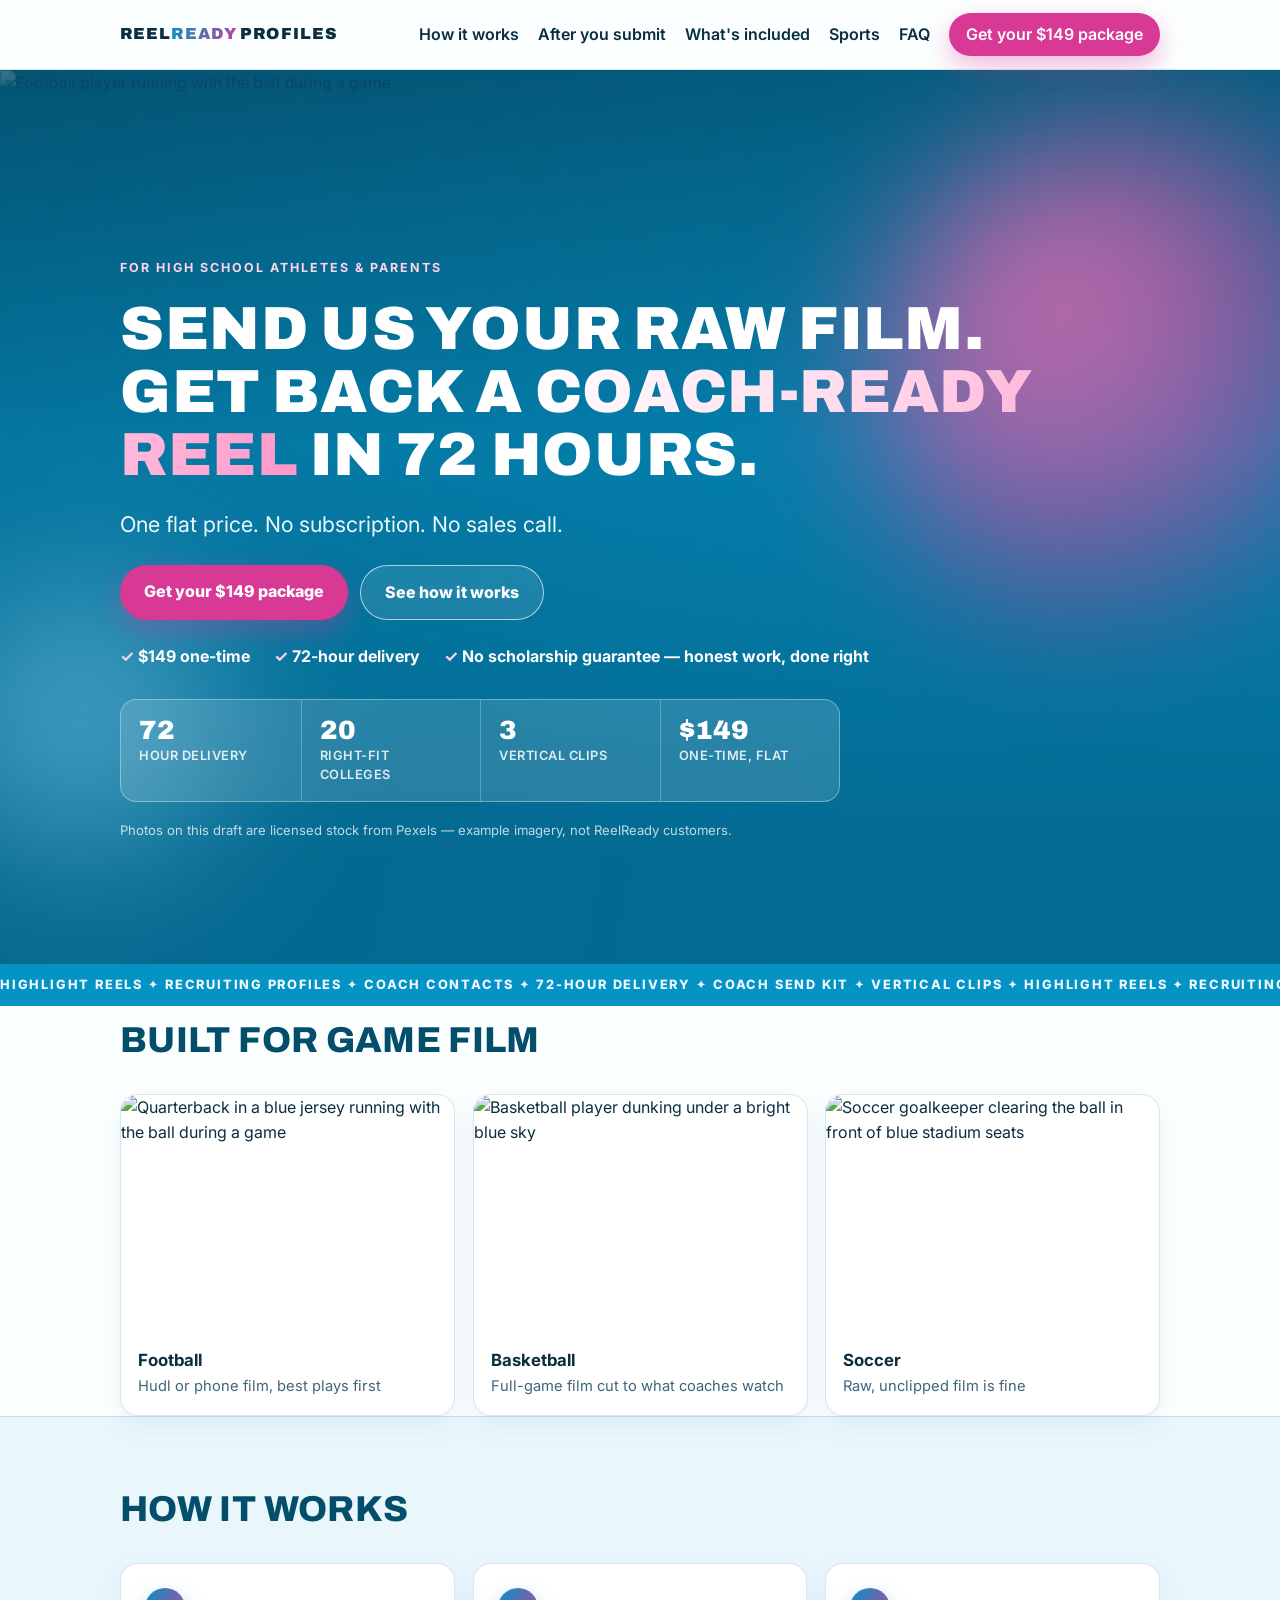
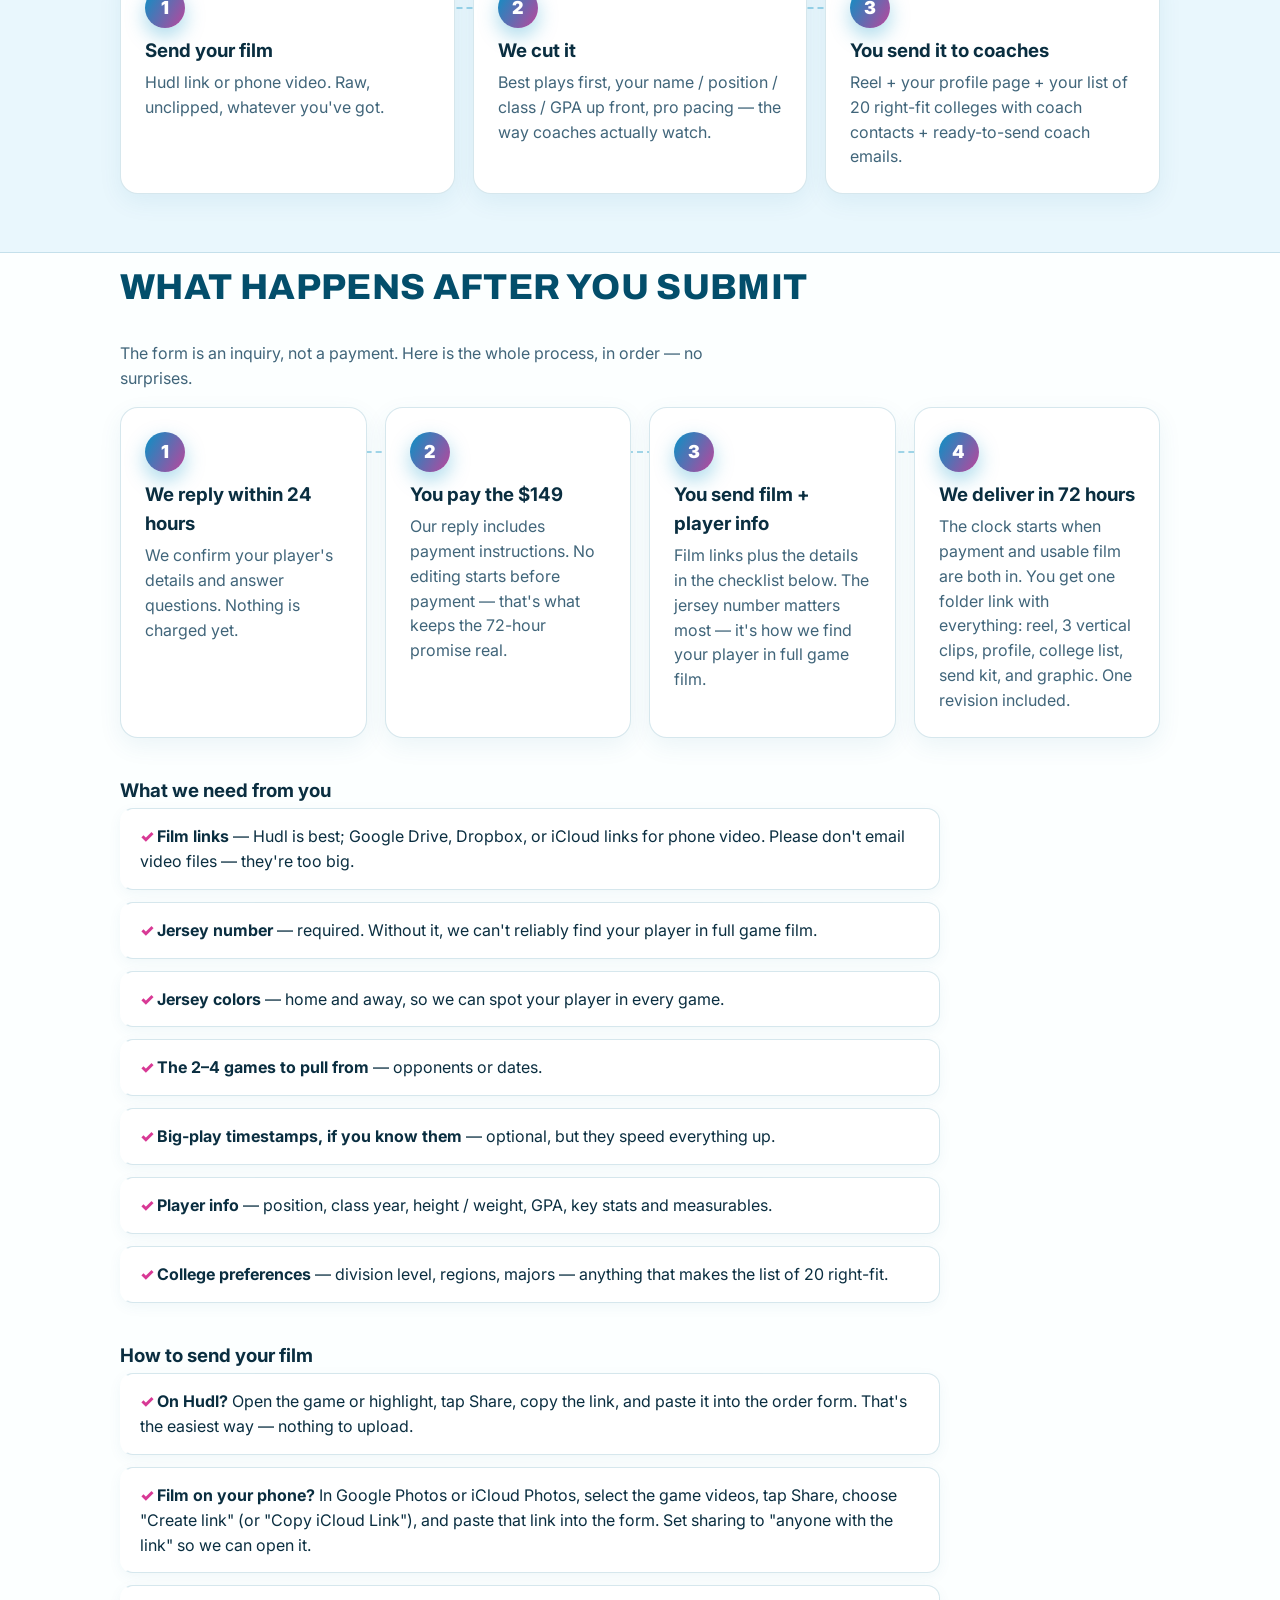
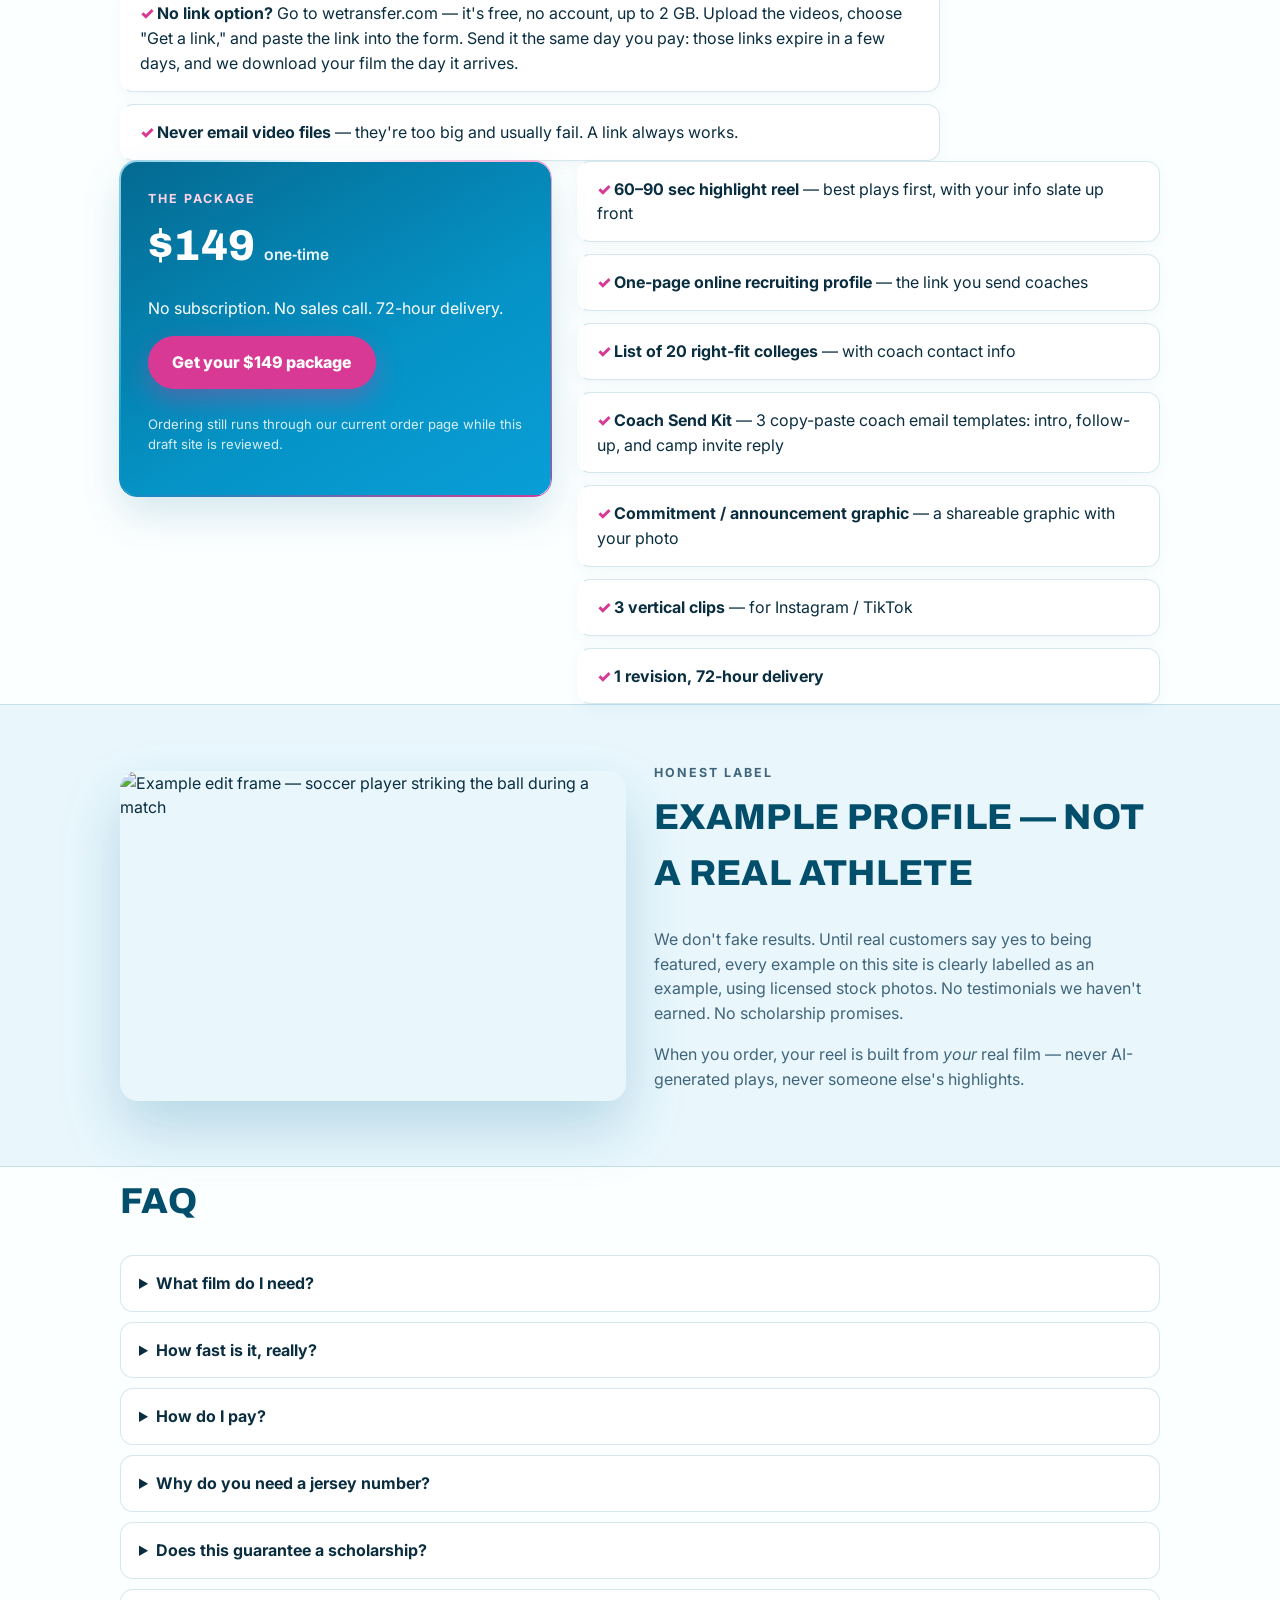
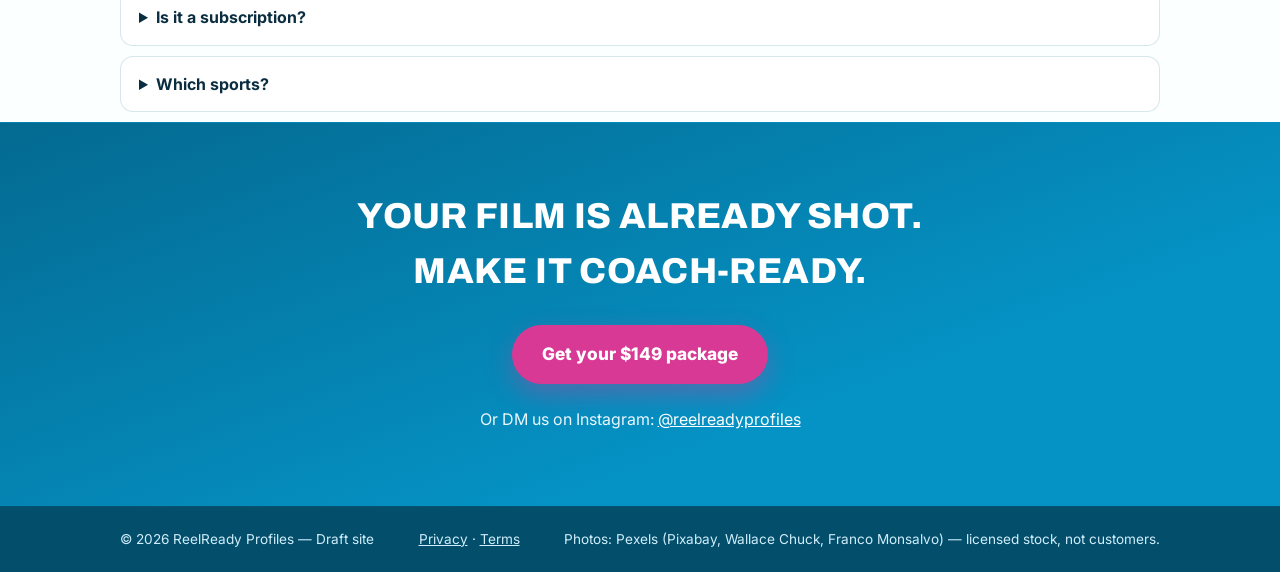
==== commit 600d6774: "Add favicon, custom 404, privacy and terms pages; add privacy/terms to sitemap" ====
--- a/index.html
+++ b/index.html
@@ -6,6 +6,8 @@
 <title>ReelReady Profiles — Send us your raw film. Get back a coach-ready reel in 72 hours.</title>
 <meta name="description" content="ReelReady Profiles turns raw game film (Hudl or phone video) into a coach-ready recruiting package in 72 hours: 60–90 sec highlight reel, recruiting profile, 20 right-fit colleges with coach contacts, coach send kit, and 3 vertical clips. $149 one-time. No scholarship guarantee.">
 <meta name="keywords" content="highlight reel service, recruiting reel, high school athlete recruiting, Hudl highlight edit, basketball highlights, football highlights, soccer highlights">
+<link rel="icon" href="favicon.svg" type="image/svg+xml">
+<link rel="apple-touch-icon" href="favicon.svg">
 <link rel="canonical" href="https://myhappa0-alt.github.io/reelready-profiles/">
 <meta property="og:type" content="website">
 <meta property="og:site_name" content="ReelReady Profiles">
@@ -195,6 +197,7 @@
 <footer>
   <div class="wrap foot">
     <span>© 2026 ReelReady Profiles — Draft site</span>
+    <span><a href="privacy.html" style="color:inherit">Privacy</a> · <a href="terms.html" style="color:inherit">Terms</a></span>
     <span>Photos: Pexels (Pixabay, Wallace Chuck, Franco Monsalvo) — licensed stock, not customers.</span>
   </div>
 </footer>
